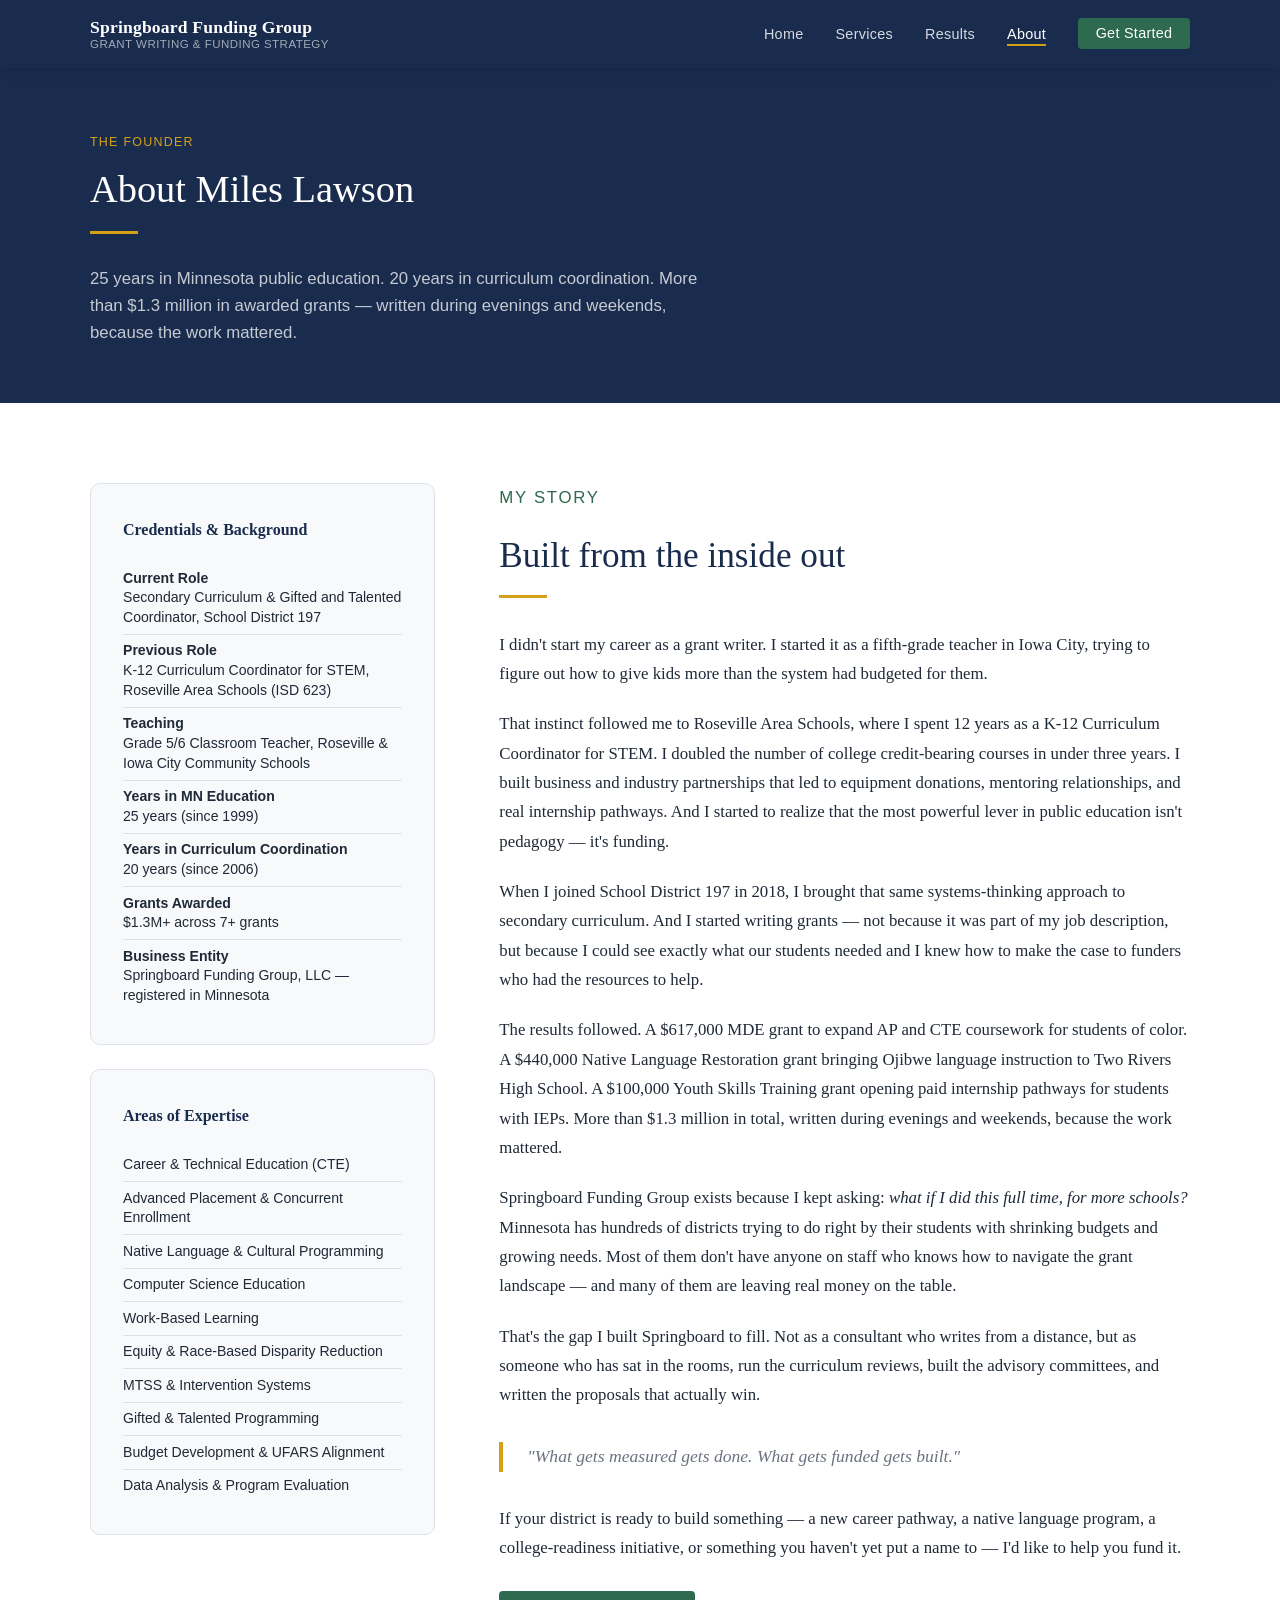
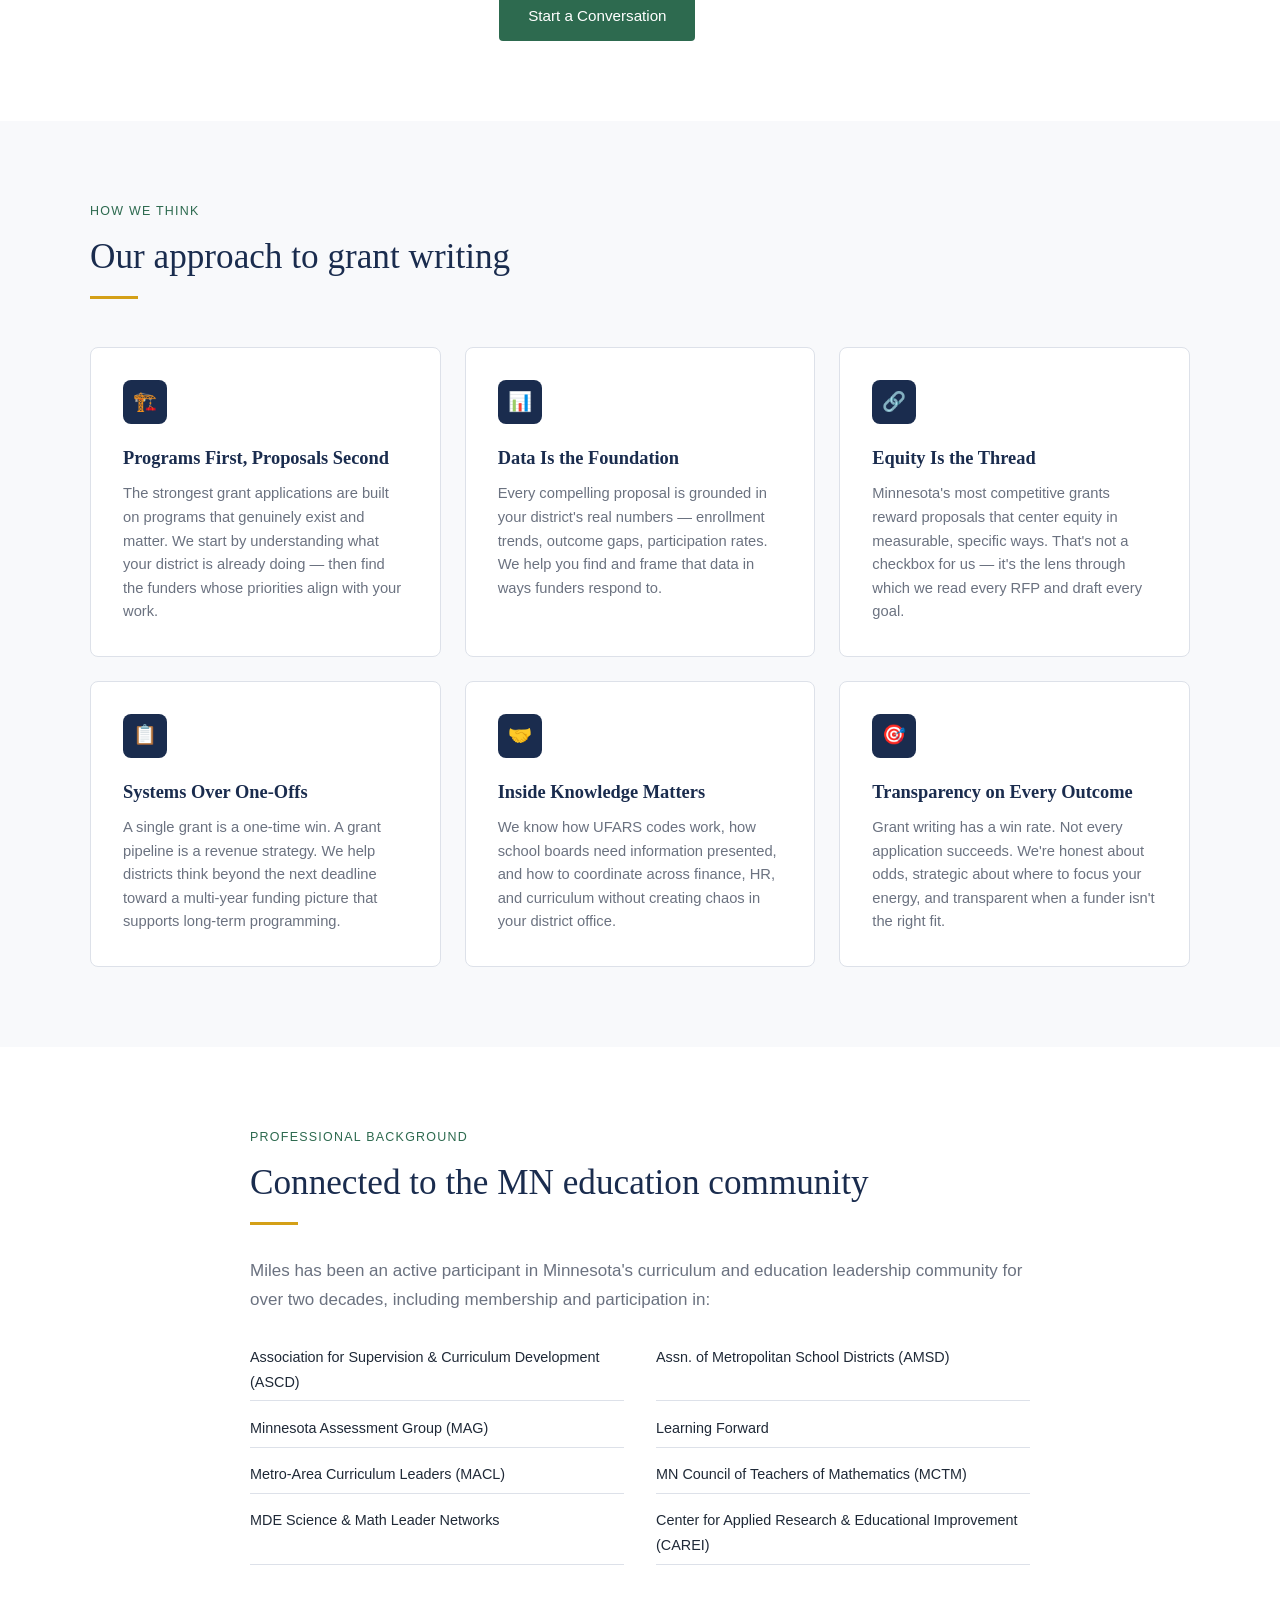
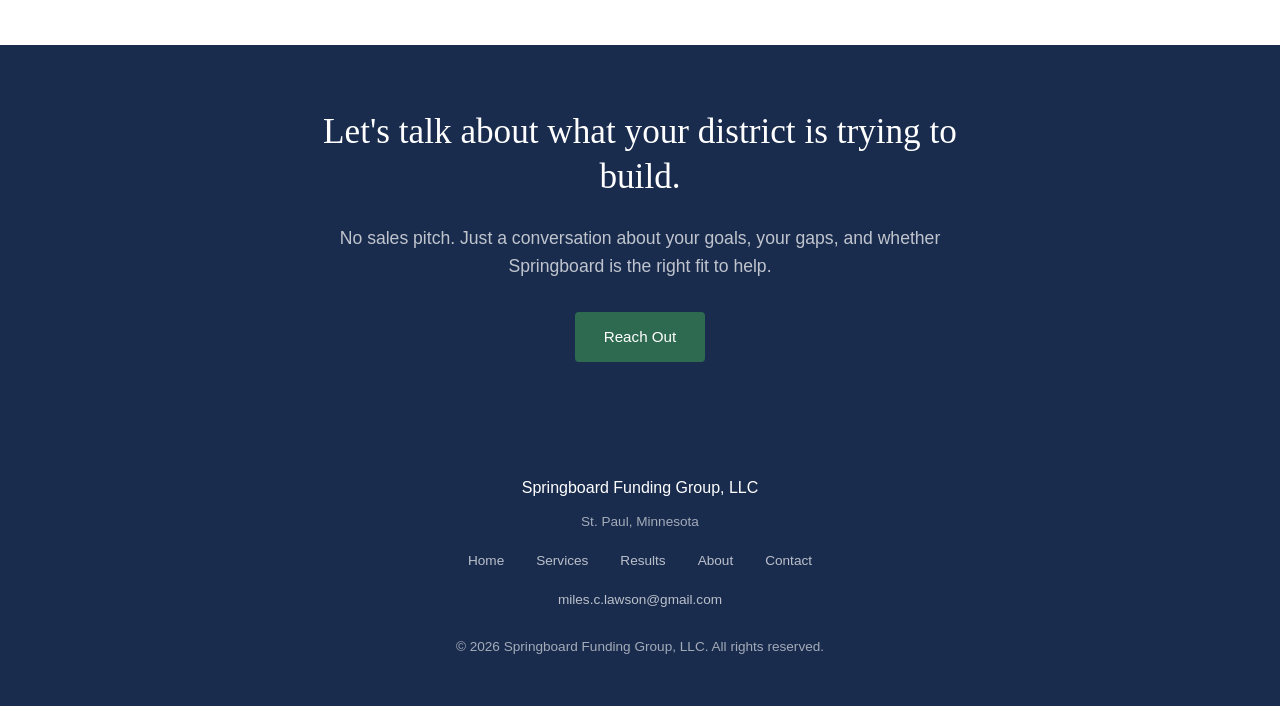
==== about.html @ 2f9cb19d "Initial site build — Springboard Funding Group" ====
<!DOCTYPE html>
<html lang="en">
<head>
  <meta charset="UTF-8">
  <meta name="viewport" content="width=device-width, initial-scale=1.0">
  <title>About — Springboard Funding Group</title>
  <link rel="stylesheet" href="style.css">
</head>
<body>

<nav>
  <div class="nav-inner">
    <a href="index.html" class="nav-logo">
      <span class="nav-logo-main">Springboard Funding Group</span>
      <span class="nav-logo-sub">Grant Writing &amp; Funding Strategy</span>
    </a>
    <ul class="nav-links">
      <li><a href="index.html">Home</a></li>
      <li><a href="services.html">Services</a></li>
      <li><a href="results.html">Results</a></li>
      <li><a href="about.html" class="active">About</a></li>
      <li><a href="contact.html" class="nav-cta">Get Started</a></li>
    </ul>
  </div>
</nav>

<!-- PAGE HEADER -->
<section style="background:var(--navy); padding:4rem 2rem 3.5rem; color:var(--white);">
  <div class="section-inner">
    <p class="section-label" style="color:var(--gold);">The Founder</p>
    <h2 style="color:var(--white); font-size:2.4rem;">About Miles Lawson</h2>
    <div class="divider"></div>
    <p style="color:rgba(255,255,255,0.75); font-family:Arial,sans-serif; font-size:1.05rem; max-width:620px; line-height:1.6;">25 years in Minnesota public education. 20 years in curriculum coordination. More than $1.3 million in awarded grants — written during evenings and weekends, because the work mattered.</p>
  </div>
</section>

<!-- BIO -->
<section>
  <div class="section-inner">
    <div class="bio-block">
      <div>
        <div class="bio-sidebar">
          <h3>Credentials &amp; Background</h3>
          <ul class="credential-list">
            <li><strong>Current Role</strong><br>Secondary Curriculum &amp; Gifted and Talented Coordinator, School District 197</li>
            <li><strong>Previous Role</strong><br>K-12 Curriculum Coordinator for STEM, Roseville Area Schools (ISD 623)</li>
            <li><strong>Teaching</strong><br>Grade 5/6 Classroom Teacher, Roseville &amp; Iowa City Community Schools</li>
            <li><strong>Years in MN Education</strong><br>25 years (since 1999)</li>
            <li><strong>Years in Curriculum Coordination</strong><br>20 years (since 2006)</li>
            <li><strong>Grants Awarded</strong><br>$1.3M+ across 7+ grants</li>
            <li><strong>Business Entity</strong><br>Springboard Funding Group, LLC — registered in Minnesota</li>
          </ul>
        </div>

        <div class="bio-sidebar" style="margin-top:1.5rem;">
          <h3>Areas of Expertise</h3>
          <ul class="credential-list">
            <li>Career &amp; Technical Education (CTE)</li>
            <li>Advanced Placement &amp; Concurrent Enrollment</li>
            <li>Native Language &amp; Cultural Programming</li>
            <li>Computer Science Education</li>
            <li>Work-Based Learning</li>
            <li>Equity &amp; Race-Based Disparity Reduction</li>
            <li>MTSS &amp; Intervention Systems</li>
            <li>Gifted &amp; Talented Programming</li>
            <li>Budget Development &amp; UFARS Alignment</li>
            <li>Data Analysis &amp; Program Evaluation</li>
          </ul>
        </div>
      </div>

      <div class="bio-body">
        <p class="section-label">My Story</p>
        <h2>Built from the inside out</h2>
        <div class="divider"></div>

        <p>I didn't start my career as a grant writer. I started it as a fifth-grade teacher in Iowa City, trying to figure out how to give kids more than the system had budgeted for them.</p>

        <p>That instinct followed me to Roseville Area Schools, where I spent 12 years as a K-12 Curriculum Coordinator for STEM. I doubled the number of college credit-bearing courses in under three years. I built business and industry partnerships that led to equipment donations, mentoring relationships, and real internship pathways. And I started to realize that the most powerful lever in public education isn't pedagogy — it's funding.</p>

        <p>When I joined School District 197 in 2018, I brought that same systems-thinking approach to secondary curriculum. And I started writing grants — not because it was part of my job description, but because I could see exactly what our students needed and I knew how to make the case to funders who had the resources to help.</p>

        <p>The results followed. A $617,000 MDE grant to expand AP and CTE coursework for students of color. A $440,000 Native Language Restoration grant bringing Ojibwe language instruction to Two Rivers High School. A $100,000 Youth Skills Training grant opening paid internship pathways for students with IEPs. More than $1.3 million in total, written during evenings and weekends, because the work mattered.</p>

        <p>Springboard Funding Group exists because I kept asking: <em>what if I did this full time, for more schools?</em> Minnesota has hundreds of districts trying to do right by their students with shrinking budgets and growing needs. Most of them don't have anyone on staff who knows how to navigate the grant landscape — and many of them are leaving real money on the table.</p>

        <p>That's the gap I built Springboard to fill. Not as a consultant who writes from a distance, but as someone who has sat in the rooms, run the curriculum reviews, built the advisory committees, and written the proposals that actually win.</p>

        <blockquote>"What gets measured gets done. What gets funded gets built."</blockquote>

        <p>If your district is ready to build something — a new career pathway, a native language program, a college-readiness initiative, or something you haven't yet put a name to — I'd like to help you fund it.</p>

        <a href="contact.html" class="btn btn-primary" style="margin-top:0.5rem;">Start a Conversation</a>
      </div>
    </div>
  </div>
</section>

<!-- PHILOSOPHY -->
<section class="bg-alt">
  <div class="section-inner">
    <p class="section-label">How We Think</p>
    <h2>Our approach to grant writing</h2>
    <div class="divider"></div>
    <div class="card-grid">
      <div class="card">
        <div class="card-icon">🏗️</div>
        <h3>Programs First, Proposals Second</h3>
        <p>The strongest grant applications are built on programs that genuinely exist and matter. We start by understanding what your district is already doing — then find the funders whose priorities align with your work.</p>
      </div>
      <div class="card">
        <div class="card-icon">📊</div>
        <h3>Data Is the Foundation</h3>
        <p>Every compelling proposal is grounded in your district's real numbers — enrollment trends, outcome gaps, participation rates. We help you find and frame that data in ways funders respond to.</p>
      </div>
      <div class="card">
        <div class="card-icon">🔗</div>
        <h3>Equity Is the Thread</h3>
        <p>Minnesota's most competitive grants reward proposals that center equity in measurable, specific ways. That's not a checkbox for us — it's the lens through which we read every RFP and draft every goal.</p>
      </div>
      <div class="card">
        <div class="card-icon">📋</div>
        <h3>Systems Over One-Offs</h3>
        <p>A single grant is a one-time win. A grant pipeline is a revenue strategy. We help districts think beyond the next deadline toward a multi-year funding picture that supports long-term programming.</p>
      </div>
      <div class="card">
        <div class="card-icon">🤝</div>
        <h3>Inside Knowledge Matters</h3>
        <p>We know how UFARS codes work, how school boards need information presented, and how to coordinate across finance, HR, and curriculum without creating chaos in your district office.</p>
      </div>
      <div class="card">
        <div class="card-icon">🎯</div>
        <h3>Transparency on Every Outcome</h3>
        <p>Grant writing has a win rate. Not every application succeeds. We're honest about odds, strategic about where to focus your energy, and transparent when a funder isn't the right fit.</p>
      </div>
    </div>
  </div>
</section>

<!-- PROFESSIONAL AFFILIATIONS -->
<section>
  <div class="section-inner" style="max-width:780px;">
    <p class="section-label">Professional Background</p>
    <h2>Connected to the MN education community</h2>
    <div class="divider"></div>
    <p style="font-family:Arial,sans-serif; color:var(--gray); line-height:1.7; margin-bottom:1.5rem;">Miles has been an active participant in Minnesota's curriculum and education leadership community for over two decades, including membership and participation in:</p>
    <div style="display:grid; grid-template-columns:1fr 1fr; gap:0.5rem 2rem; font-family:Arial,sans-serif; font-size:0.9rem; color:var(--text);">
      <div style="padding:0.4rem 0; border-bottom:1px solid var(--border);">Association for Supervision &amp; Curriculum Development (ASCD)</div>
      <div style="padding:0.4rem 0; border-bottom:1px solid var(--border);">Assn. of Metropolitan School Districts (AMSD)</div>
      <div style="padding:0.4rem 0; border-bottom:1px solid var(--border);">Minnesota Assessment Group (MAG)</div>
      <div style="padding:0.4rem 0; border-bottom:1px solid var(--border);">Learning Forward</div>
      <div style="padding:0.4rem 0; border-bottom:1px solid var(--border);">Metro-Area Curriculum Leaders (MACL)</div>
      <div style="padding:0.4rem 0; border-bottom:1px solid var(--border);">MN Council of Teachers of Mathematics (MCTM)</div>
      <div style="padding:0.4rem 0; border-bottom:1px solid var(--border);">MDE Science &amp; Math Leader Networks</div>
      <div style="padding:0.4rem 0; border-bottom:1px solid var(--border);">Center for Applied Research &amp; Educational Improvement (CAREI)</div>
    </div>
  </div>
</section>

<!-- CTA -->
<section class="bg-navy" style="padding:4rem 2rem; text-align:center;">
  <div class="section-inner" style="max-width:640px; margin:0 auto;">
    <h2 style="color:var(--white);">Let's talk about what your district is trying to build.</h2>
    <p class="lead" style="color:rgba(255,255,255,0.72); margin:1.5rem auto 2rem;">No sales pitch. Just a conversation about your goals, your gaps, and whether Springboard is the right fit to help.</p>
    <a href="contact.html" class="btn btn-primary">Reach Out</a>
  </div>
</section>

<footer>
  <div class="footer-name">Springboard Funding Group, LLC</div>
  <div>St. Paul, Minnesota</div>
  <ul class="footer-links">
    <li><a href="index.html">Home</a></li>
    <li><a href="services.html">Services</a></li>
    <li><a href="results.html">Results</a></li>
    <li><a href="about.html">About</a></li>
    <li><a href="contact.html">Contact</a></li>
  </ul>
  <div><a href="mailto:miles.c.lawson@gmail.com">miles.c.lawson@gmail.com</a></div>
  <div style="margin-top:1.5rem;">&copy; 2026 Springboard Funding Group, LLC. All rights reserved.</div>
</footer>

</body>
</html>
---- style.css ----
:root {
  --navy: #1a2c4e;
  --navy-light: #243d6a;
  --green: #2d6a4f;
  --green-light: #40916c;
  --gold: #d4a017;
  --white: #ffffff;
  --off-white: #f8f9fb;
  --gray-light: #eef0f4;
  --gray: #6b7280;
  --text: #1f2937;
  --border: #dde1e9;
  --max-width: 1100px;
  --nav-height: 68px;
}

*, *::before, *::after { box-sizing: border-box; margin: 0; padding: 0; }

html { scroll-behavior: smooth; }

body {
  font-family: 'Georgia', serif;
  color: var(--text);
  background: var(--white);
  line-height: 1.7;
  font-size: 17px;
}

/* ── NAV ── */
nav {
  position: sticky;
  top: 0;
  z-index: 100;
  background: var(--navy);
  height: var(--nav-height);
  display: flex;
  align-items: center;
  padding: 0 2rem;
  box-shadow: 0 2px 12px rgba(0,0,0,0.18);
}

.nav-inner {
  max-width: var(--max-width);
  width: 100%;
  margin: 0 auto;
  display: flex;
  align-items: center;
  justify-content: space-between;
}

.nav-logo {
  display: flex;
  flex-direction: column;
  text-decoration: none;
  line-height: 1.2;
}

.nav-logo-main {
  font-size: 1.1rem;
  font-weight: bold;
  color: var(--white);
  letter-spacing: 0.01em;
}

.nav-logo-sub {
  font-size: 0.72rem;
  color: rgba(255,255,255,0.6);
  font-family: Arial, sans-serif;
  font-style: normal;
  letter-spacing: 0.04em;
  text-transform: uppercase;
}

.nav-links {
  display: flex;
  gap: 2rem;
  list-style: none;
}

.nav-links a {
  color: rgba(255,255,255,0.82);
  text-decoration: none;
  font-family: Arial, sans-serif;
  font-size: 0.9rem;
  letter-spacing: 0.02em;
  transition: color 0.2s;
}

.nav-links a:hover,
.nav-links a.active { color: var(--white); }

.nav-links a.active {
  border-bottom: 2px solid var(--gold);
  padding-bottom: 2px;
}

.nav-cta {
  background: var(--green);
  color: var(--white) !important;
  padding: 0.45rem 1.1rem !important;
  border-radius: 4px;
  transition: background 0.2s !important;
}

.nav-cta:hover { background: var(--green-light) !important; }

/* ── HERO ── */
.hero {
  background: linear-gradient(135deg, var(--navy) 0%, var(--navy-light) 60%, #1e3a5f 100%);
  color: var(--white);
  padding: 6rem 2rem 5rem;
  text-align: center;
  position: relative;
  overflow: hidden;
}

.hero::before {
  content: '';
  position: absolute;
  inset: 0;
  background: url("data:image/svg+xml,%3Csvg width='60' height='60' viewBox='0 0 60 60' xmlns='http://www.w3.org/2000/svg'%3E%3Cg fill='none' fill-rule='evenodd'%3E%3Cg fill='%23ffffff' fill-opacity='0.025'%3E%3Cpath d='M36 34v-4h-2v4h-4v2h4v4h2v-4h4v-2h-4zm0-30V0h-2v4h-4v2h4v4h2V6h4V4h-4zM6 34v-4H4v4H0v2h4v4h2v-4h4v-2H6zM6 4V0H4v4H0v2h4v4h2V6h4V4H6z'/%3E%3C/g%3E%3C/g%3E%3C/svg%3E");
}

.hero-inner {
  position: relative;
  max-width: 780px;
  margin: 0 auto;
}

.hero-eyebrow {
  font-family: Arial, sans-serif;
  font-size: 0.8rem;
  letter-spacing: 0.12em;
  text-transform: uppercase;
  color: var(--gold);
  margin-bottom: 1.2rem;
}

.hero h1 {
  font-size: clamp(2rem, 5vw, 3.2rem);
  line-height: 1.2;
  margin-bottom: 1.5rem;
  font-weight: normal;
}

.hero h1 em {
  font-style: normal;
  color: var(--gold);
}

.hero-sub {
  font-size: 1.15rem;
  color: rgba(255,255,255,0.78);
  max-width: 580px;
  margin: 0 auto 2.5rem;
  font-family: Arial, sans-serif;
  line-height: 1.6;
}

.hero-actions {
  display: flex;
  gap: 1rem;
  justify-content: center;
  flex-wrap: wrap;
}

.btn {
  display: inline-block;
  padding: 0.75rem 1.8rem;
  border-radius: 4px;
  font-family: Arial, sans-serif;
  font-size: 0.95rem;
  text-decoration: none;
  transition: all 0.2s;
  cursor: pointer;
  border: none;
}

.btn-primary {
  background: var(--green);
  color: var(--white);
}

.btn-primary:hover { background: var(--green-light); }

.btn-secondary {
  background: transparent;
  color: var(--white);
  border: 1.5px solid rgba(255,255,255,0.5);
}

.btn-secondary:hover {
  border-color: var(--white);
  background: rgba(255,255,255,0.08);
}

/* ── STATS BAR ── */
.stats-bar {
  background: var(--off-white);
  border-top: 3px solid var(--gold);
  border-bottom: 1px solid var(--border);
  padding: 2.5rem 2rem;
}

.stats-inner {
  max-width: var(--max-width);
  margin: 0 auto;
  display: grid;
  grid-template-columns: repeat(4, 1fr);
  gap: 1rem;
  text-align: center;
}

.stat-num {
  font-size: 2rem;
  font-weight: bold;
  color: var(--navy);
  line-height: 1;
}

.stat-label {
  font-family: Arial, sans-serif;
  font-size: 0.82rem;
  color: var(--gray);
  margin-top: 0.4rem;
  text-transform: uppercase;
  letter-spacing: 0.04em;
}

/* ── SECTIONS ── */
section {
  padding: 5rem 2rem;
}

.section-inner {
  max-width: var(--max-width);
  margin: 0 auto;
}

.section-label {
  font-family: Arial, sans-serif;
  font-size: 0.78rem;
  letter-spacing: 0.1em;
  text-transform: uppercase;
  color: var(--green);
  margin-bottom: 0.75rem;
}

h2 {
  font-size: clamp(1.6rem, 3vw, 2.2rem);
  color: var(--navy);
  font-weight: normal;
  margin-bottom: 1rem;
  line-height: 1.3;
}

h3 {
  font-size: 1.15rem;
  color: var(--navy);
  margin-bottom: 0.5rem;
}

.lead {
  font-size: 1.1rem;
  color: var(--gray);
  max-width: 640px;
  font-family: Arial, sans-serif;
  line-height: 1.6;
  margin-bottom: 2.5rem;
}

/* ── TWO-COL ── */
.two-col {
  display: grid;
  grid-template-columns: 1fr 1fr;
  gap: 4rem;
  align-items: start;
}

.two-col-reverse { direction: rtl; }
.two-col-reverse > * { direction: ltr; }

/* ── CARDS ── */
.card-grid {
  display: grid;
  grid-template-columns: repeat(3, 1fr);
  gap: 1.5rem;
  margin-top: 3rem;
}

.card {
  background: var(--white);
  border: 1px solid var(--border);
  border-radius: 8px;
  padding: 2rem;
  transition: box-shadow 0.2s, transform 0.2s;
}

.card:hover {
  box-shadow: 0 6px 24px rgba(26,44,78,0.1);
  transform: translateY(-2px);
}

.card-icon {
  width: 44px;
  height: 44px;
  background: var(--navy);
  border-radius: 8px;
  display: flex;
  align-items: center;
  justify-content: center;
  margin-bottom: 1.2rem;
  color: var(--white);
  font-size: 1.2rem;
}

.card p {
  font-family: Arial, sans-serif;
  font-size: 0.92rem;
  color: var(--gray);
  line-height: 1.6;
}

/* ── TABLE ── */
.results-table {
  width: 100%;
  border-collapse: collapse;
  font-family: Arial, sans-serif;
  font-size: 0.9rem;
  margin-top: 2rem;
}

.results-table th {
  background: var(--navy);
  color: var(--white);
  padding: 0.85rem 1rem;
  text-align: left;
  font-weight: normal;
  letter-spacing: 0.03em;
  font-size: 0.82rem;
  text-transform: uppercase;
}

.results-table td {
  padding: 0.85rem 1rem;
  border-bottom: 1px solid var(--border);
  color: var(--text);
  vertical-align: top;
}

.results-table tr:last-child td { border-bottom: none; }
.results-table tr:nth-child(even) td { background: var(--off-white); }

.badge {
  display: inline-block;
  padding: 0.2rem 0.65rem;
  border-radius: 20px;
  font-size: 0.78rem;
  font-weight: bold;
  letter-spacing: 0.02em;
}

.badge-awarded { background: #d1fae5; color: #065f46; }
.badge-pending { background: #fef3c7; color: #92400e; }
.badge-score { background: #e0e7ff; color: #3730a3; }

/* ── HIGHLIGHT BOX ── */
.highlight-box {
  background: var(--navy);
  color: var(--white);
  border-radius: 10px;
  padding: 3rem;
  margin-top: 3rem;
}

.highlight-box h3 { color: var(--gold); margin-bottom: 1rem; }
.highlight-box p { color: rgba(255,255,255,0.82); font-family: Arial, sans-serif; font-size: 0.95rem; line-height: 1.7; }

/* ── SERVICES ── */
.service-tier {
  background: var(--off-white);
  border: 1px solid var(--border);
  border-radius: 10px;
  padding: 2.5rem;
  margin-bottom: 1.5rem;
  display: grid;
  grid-template-columns: 200px 1fr auto;
  gap: 2rem;
  align-items: start;
}

.service-tier.featured {
  border-color: var(--navy);
  background: var(--white);
  box-shadow: 0 4px 20px rgba(26,44,78,0.1);
}

.tier-name {
  font-size: 1.1rem;
  font-weight: bold;
  color: var(--navy);
}

.tier-price {
  font-size: 1.6rem;
  color: var(--green);
  font-weight: bold;
  margin-top: 0.3rem;
  line-height: 1;
}

.tier-price span {
  font-size: 0.85rem;
  color: var(--gray);
  font-weight: normal;
}

.tier-features {
  list-style: none;
  font-family: Arial, sans-serif;
  font-size: 0.9rem;
  color: var(--text);
}

.tier-features li {
  padding: 0.3rem 0;
  display: flex;
  align-items: flex-start;
  gap: 0.5rem;
}

.tier-features li::before {
  content: '✓';
  color: var(--green);
  font-weight: bold;
  flex-shrink: 0;
  margin-top: 1px;
}

/* ── ABOUT PAGE ── */
.bio-block {
  display: grid;
  grid-template-columns: 1fr 2fr;
  gap: 4rem;
  align-items: start;
}

.bio-sidebar {
  background: var(--off-white);
  border-radius: 10px;
  padding: 2rem;
  border: 1px solid var(--border);
}

.bio-sidebar h3 { color: var(--navy); font-size: 1rem; margin-bottom: 1.2rem; }

.credential-list {
  list-style: none;
  font-family: Arial, sans-serif;
  font-size: 0.88rem;
  color: var(--text);
}

.credential-list li {
  padding: 0.4rem 0;
  border-bottom: 1px solid var(--border);
  line-height: 1.4;
}

.credential-list li:last-child { border-bottom: none; }

.bio-body p {
  font-size: 1.05rem;
  margin-bottom: 1.3rem;
  line-height: 1.75;
}

/* ── CONTACT ── */
.contact-grid {
  display: grid;
  grid-template-columns: 1fr 1fr;
  gap: 4rem;
  align-items: start;
}

.contact-info p {
  font-family: Arial, sans-serif;
  color: var(--gray);
  font-size: 0.95rem;
  line-height: 1.7;
  margin-bottom: 1.5rem;
}

.contact-detail {
  display: flex;
  align-items: center;
  gap: 0.75rem;
  margin-bottom: 1rem;
  font-family: Arial, sans-serif;
  font-size: 0.95rem;
}

.contact-detail a { color: var(--navy); text-decoration: none; }
.contact-detail a:hover { text-decoration: underline; }

.contact-form {
  background: var(--off-white);
  border: 1px solid var(--border);
  border-radius: 10px;
  padding: 2.5rem;
}

.form-group {
  margin-bottom: 1.25rem;
}

.form-group label {
  display: block;
  font-family: Arial, sans-serif;
  font-size: 0.85rem;
  font-weight: bold;
  color: var(--navy);
  margin-bottom: 0.4rem;
  letter-spacing: 0.02em;
}

.form-group input,
.form-group select,
.form-group textarea {
  width: 100%;
  padding: 0.7rem 0.9rem;
  border: 1px solid var(--border);
  border-radius: 4px;
  font-family: Arial, sans-serif;
  font-size: 0.95rem;
  color: var(--text);
  background: var(--white);
  transition: border-color 0.2s;
  resize: vertical;
}

.form-group input:focus,
.form-group select:focus,
.form-group textarea:focus {
  outline: none;
  border-color: var(--navy);
}

.form-submit {
  width: 100%;
  padding: 0.85rem;
  background: var(--navy);
  color: var(--white);
  border: none;
  border-radius: 4px;
  font-family: Arial, sans-serif;
  font-size: 1rem;
  cursor: pointer;
  transition: background 0.2s;
  margin-top: 0.5rem;
}

.form-submit:hover { background: var(--navy-light); }

/* ── FOOTER ── */
footer {
  background: var(--navy);
  color: rgba(255,255,255,0.6);
  padding: 3rem 2rem;
  text-align: center;
  font-family: Arial, sans-serif;
  font-size: 0.85rem;
}

footer .footer-name {
  color: var(--white);
  font-size: 1rem;
  margin-bottom: 0.5rem;
}

footer a {
  color: rgba(255,255,255,0.7);
  text-decoration: none;
}

footer a:hover { color: var(--white); }

.footer-links {
  display: flex;
  justify-content: center;
  gap: 2rem;
  margin: 1rem 0;
  list-style: none;
}

/* ── ALT SECTION BG ── */
.bg-alt { background: var(--off-white); }
.bg-navy { background: var(--navy); color: var(--white); }
.bg-navy h2 { color: var(--white); }
.bg-navy .lead { color: rgba(255,255,255,0.72); }

/* ── DIVIDER ── */
.divider {
  width: 48px;
  height: 3px;
  background: var(--gold);
  margin: 1rem 0 2rem;
}

/* ── QUOTE ── */
blockquote {
  border-left: 4px solid var(--gold);
  padding-left: 1.5rem;
  margin: 2rem 0;
  font-style: italic;
  font-size: 1.1rem;
  color: var(--gray);
}

/* ── RESPONSIVE ── */
@media (max-width: 768px) {
  .stats-inner { grid-template-columns: 1fr 1fr; }
  .card-grid { grid-template-columns: 1fr; }
  .two-col { grid-template-columns: 1fr; gap: 2rem; }
  .service-tier { grid-template-columns: 1fr; }
  .bio-block { grid-template-columns: 1fr; }
  .contact-grid { grid-template-columns: 1fr; }
  .nav-links { display: none; }
}
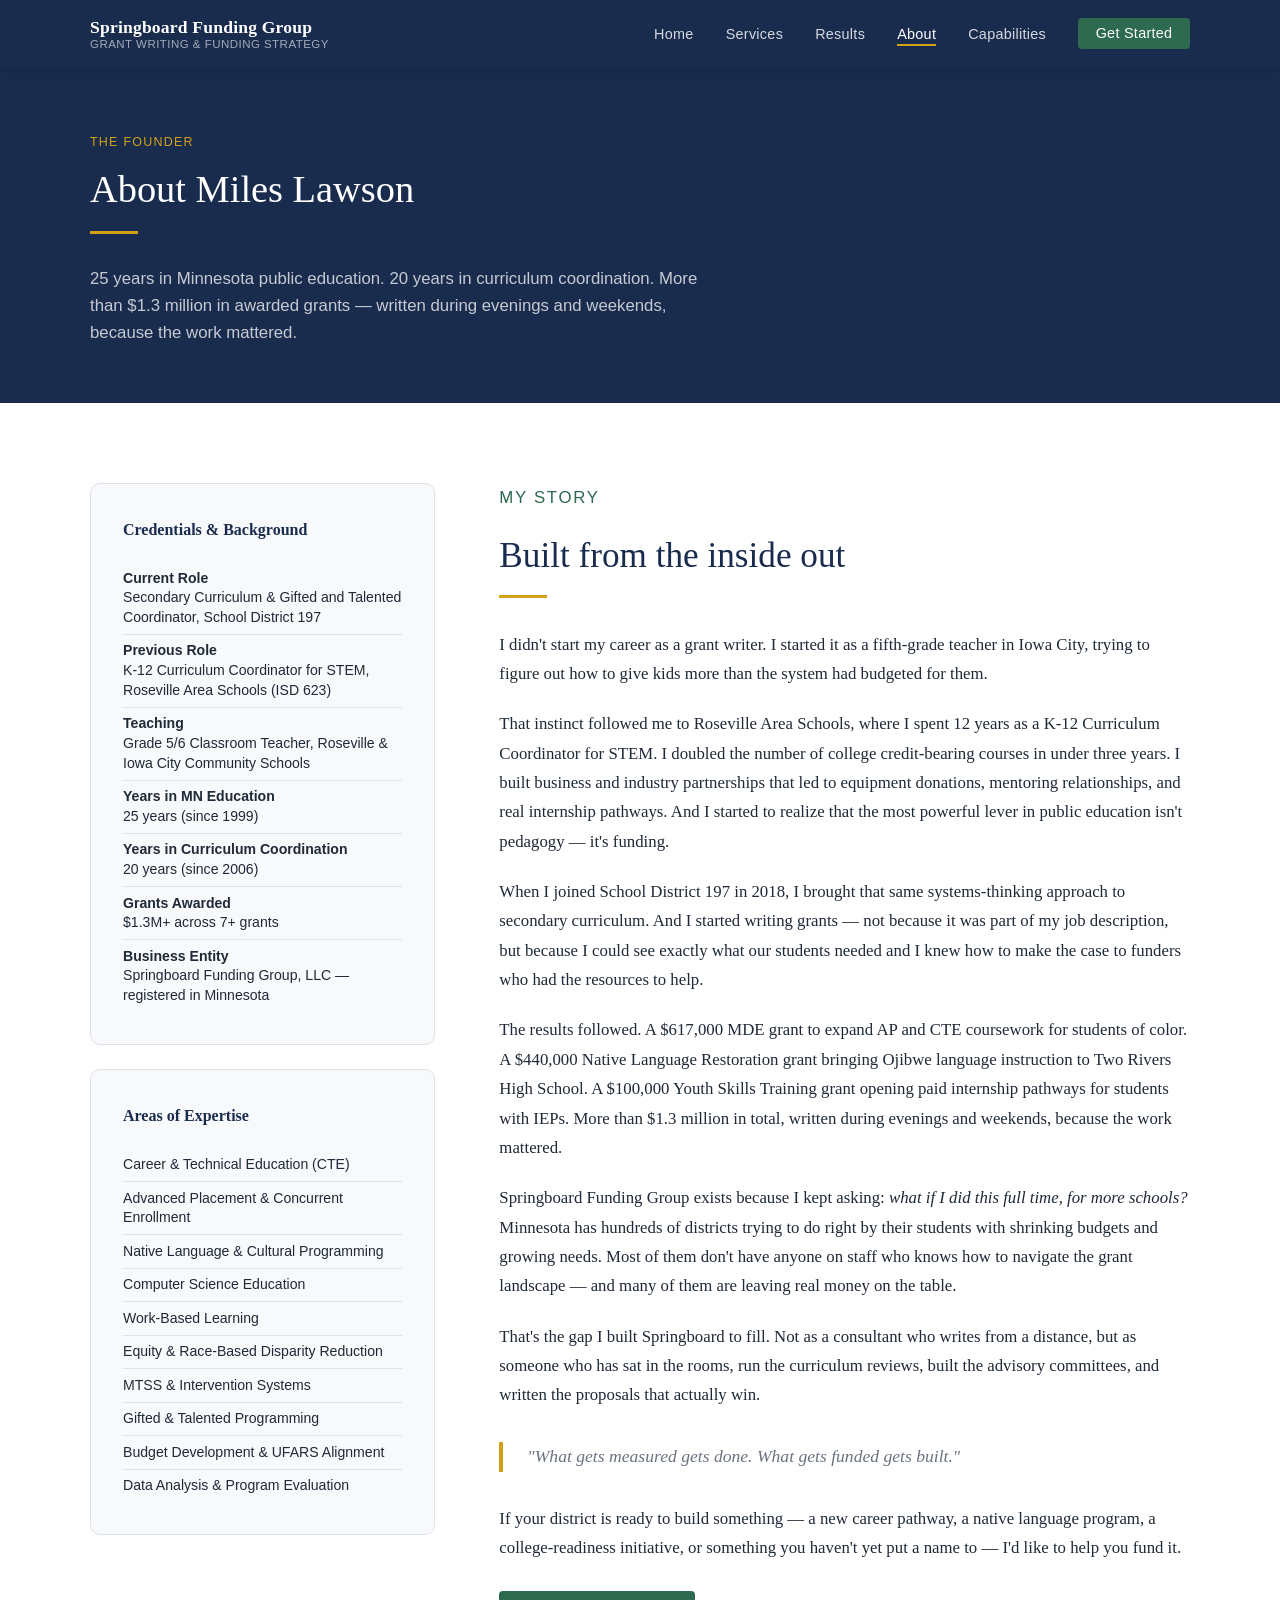
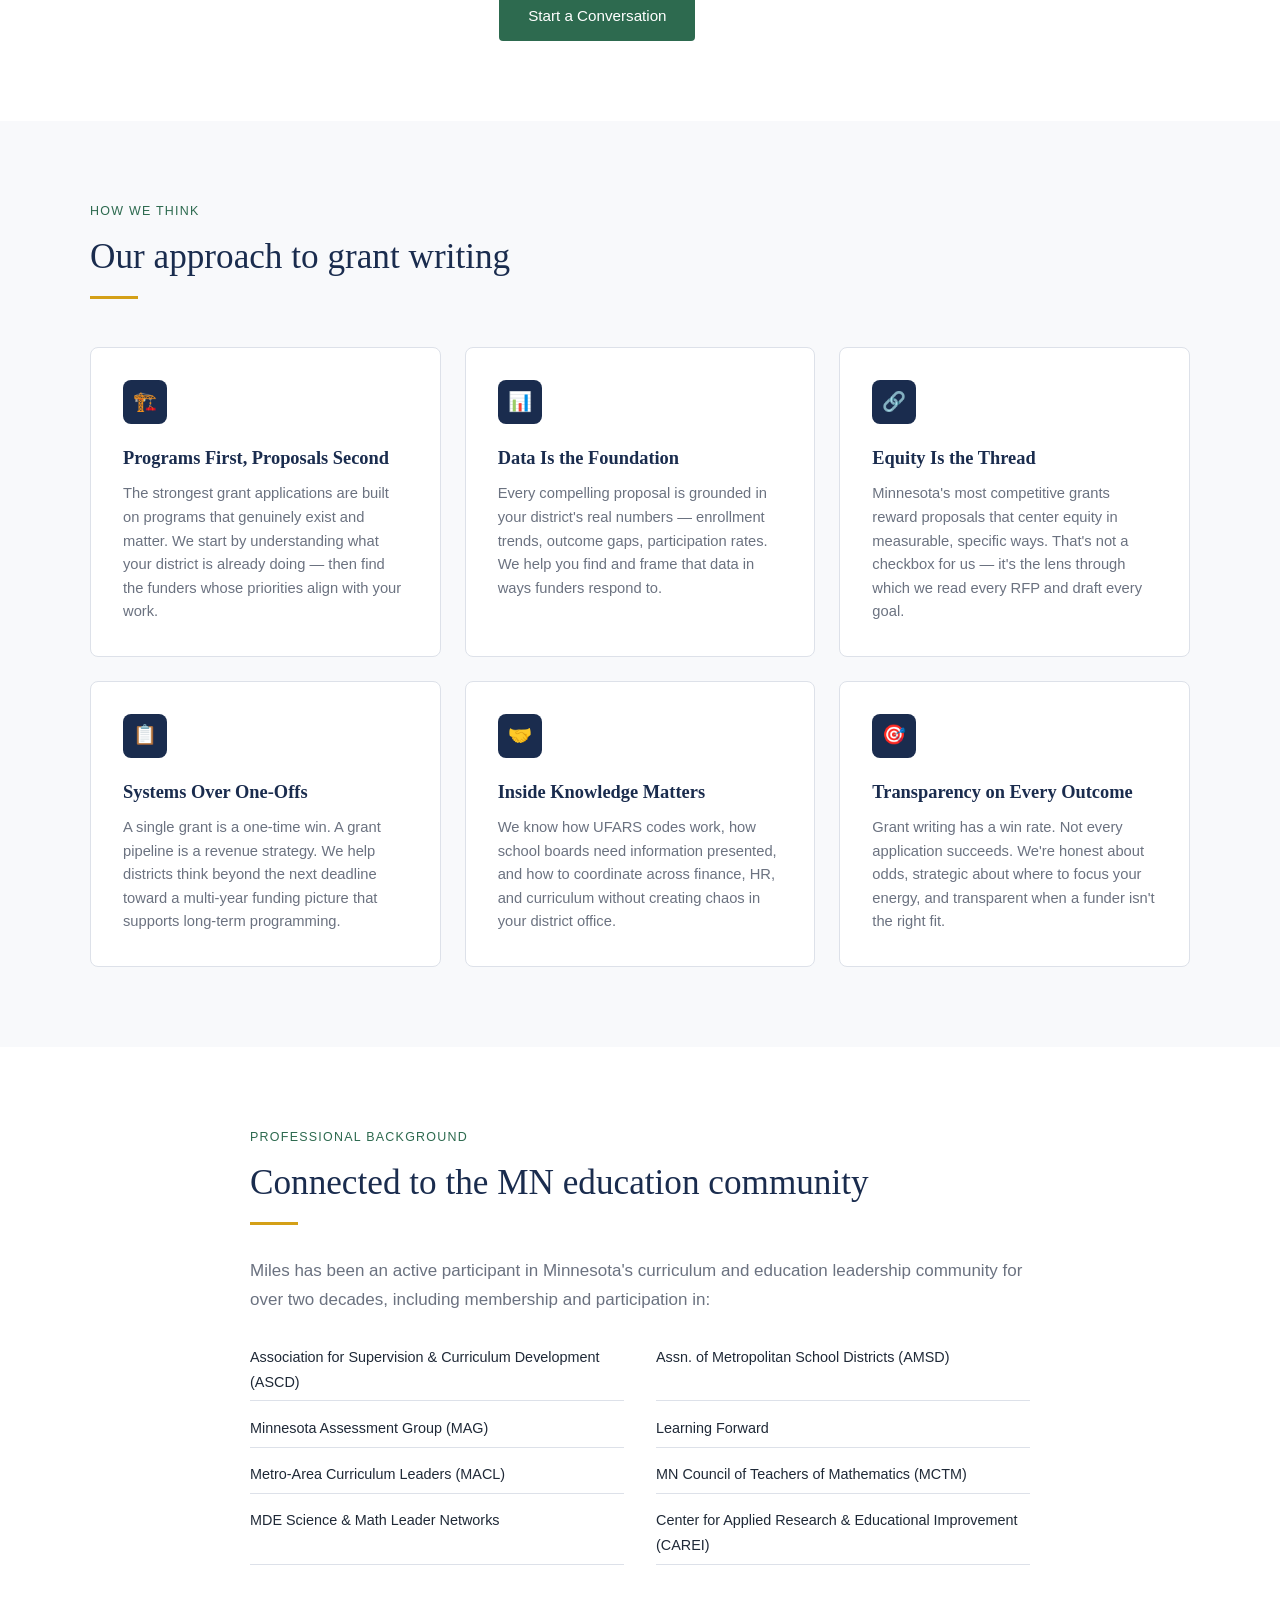
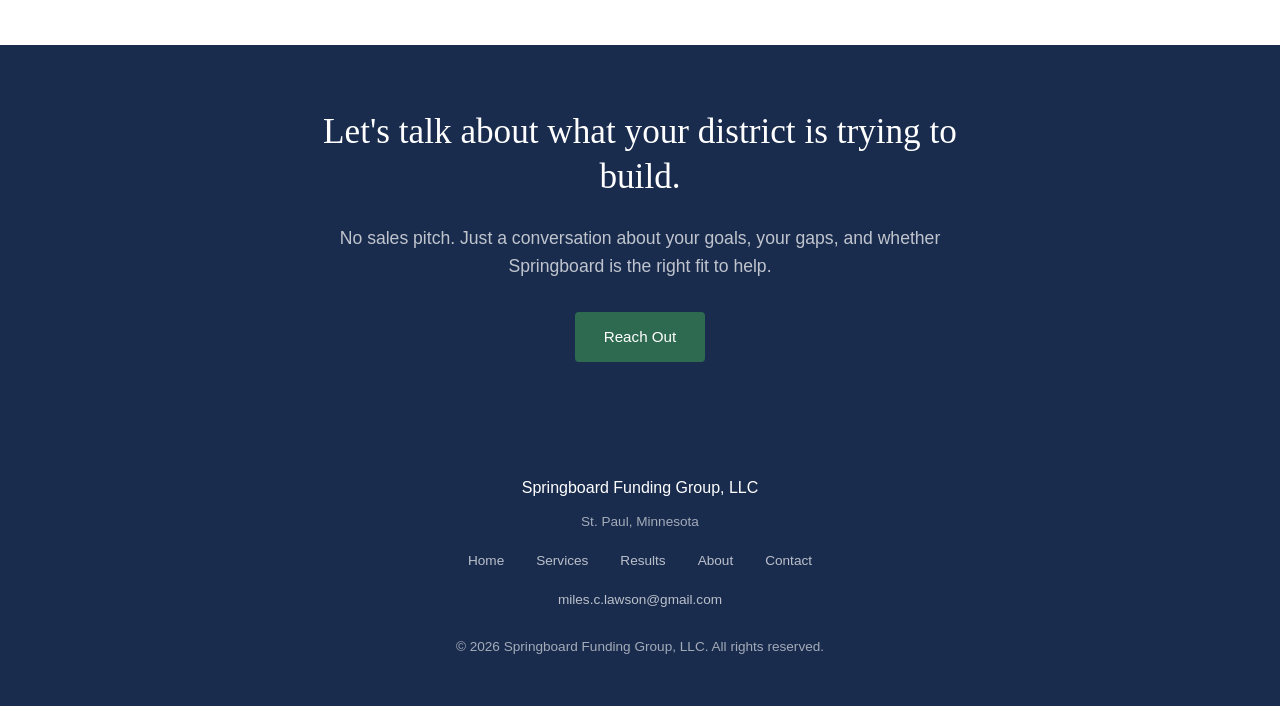
==== commit 260a39a1: "Add Capabilities page, PDF, and update nav on all pages - New capabilities.html: full capabilities s" ====
--- a/about.html
+++ b/about.html
@@ -19,6 +19,7 @@
       <li><a href="services.html">Services</a></li>
       <li><a href="results.html">Results</a></li>
       <li><a href="about.html" class="active">About</a></li>
+      <li><a href="capabilities.html">Capabilities</a></li>
       <li><a href="contact.html" class="nav-cta">Get Started</a></li>
     </ul>
   </div>
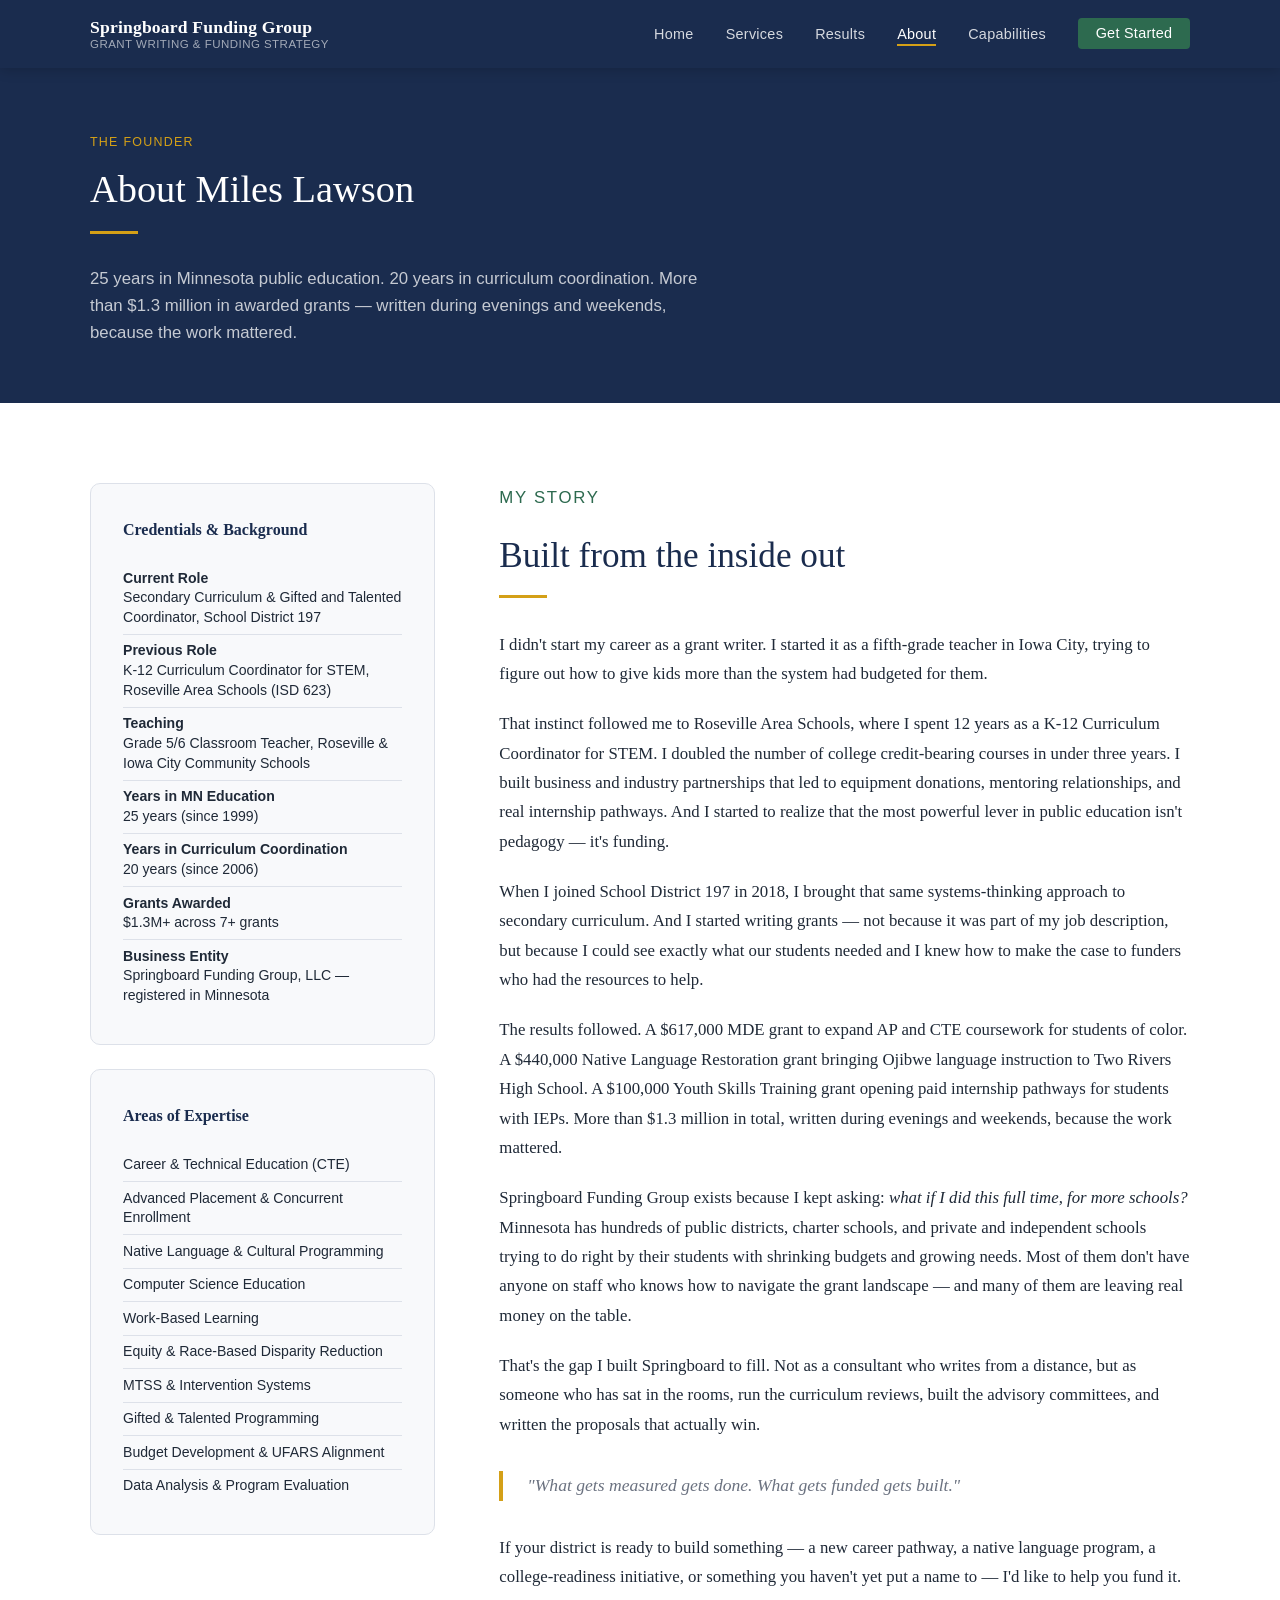
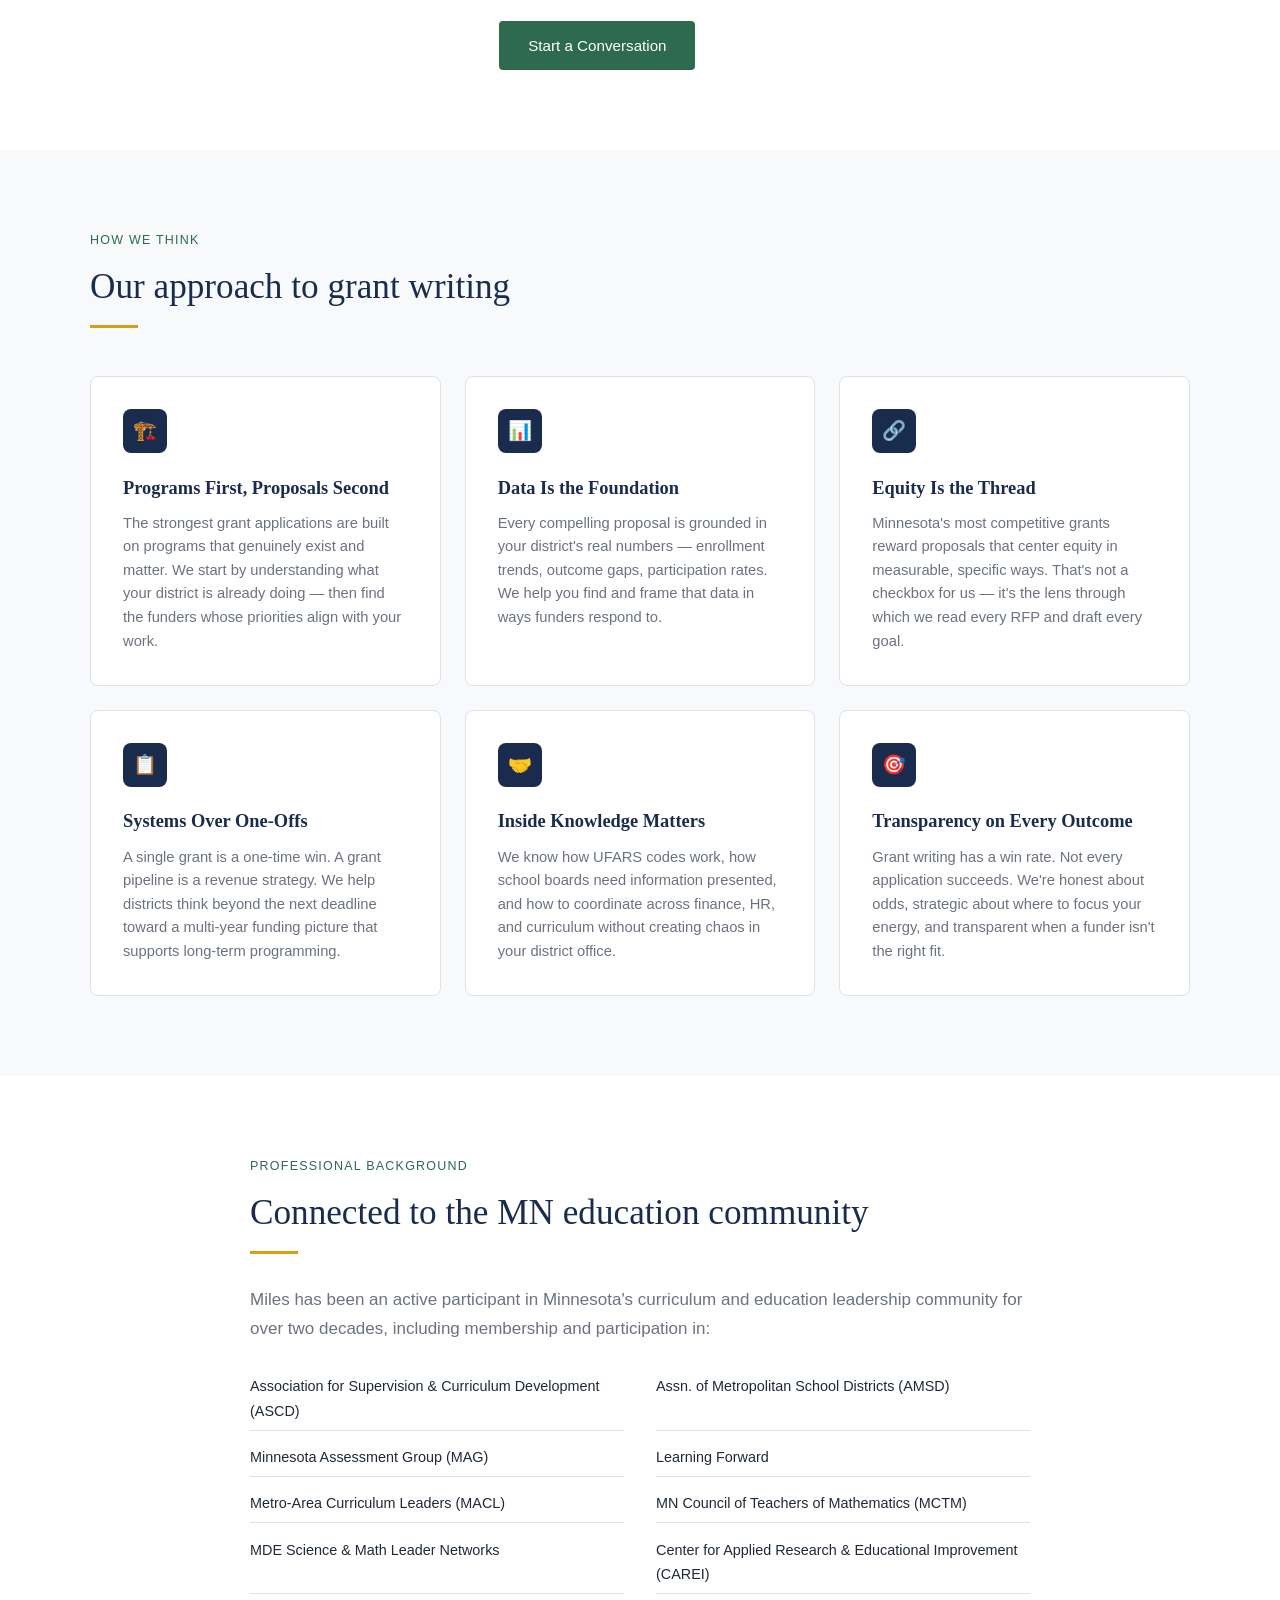
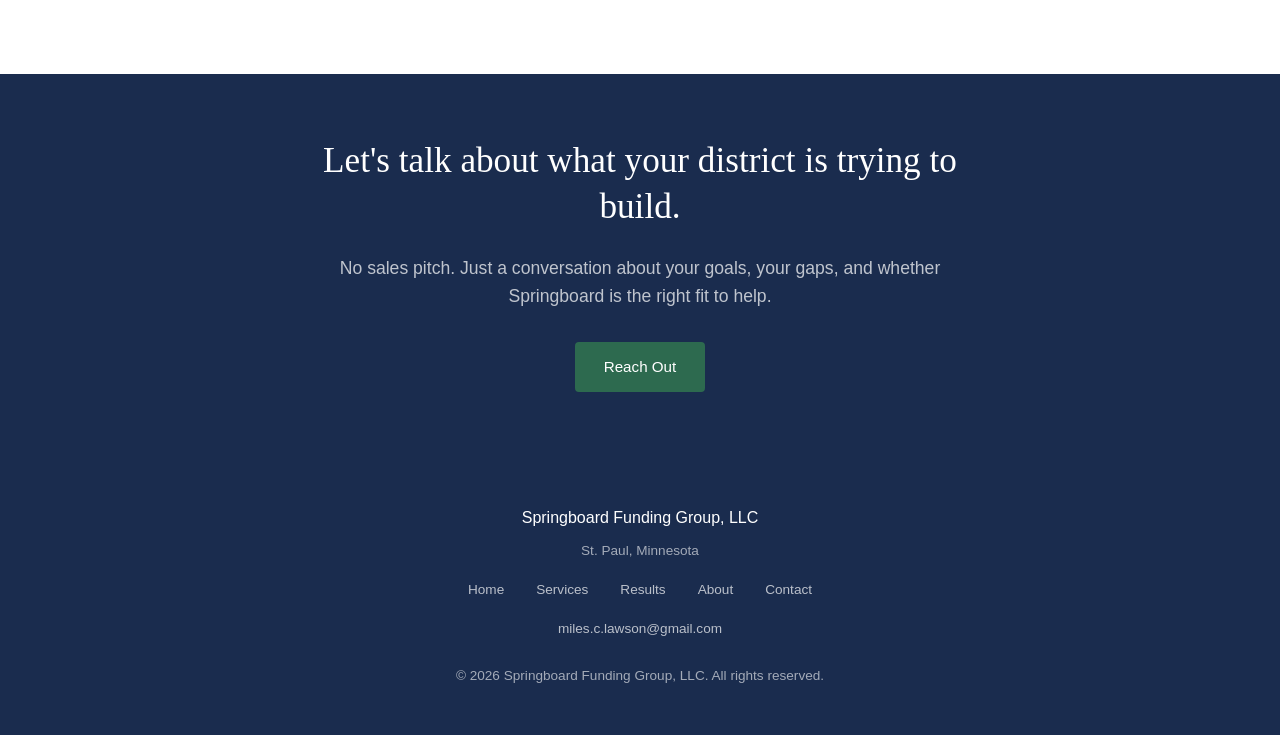
==== commit c0781771: "Add private school clients and lower-cost one-time services - Who We Serve: added Private & Independ" ====
--- a/about.html
+++ b/about.html
@@ -83,7 +83,7 @@
 
         <p>The results followed. A $617,000 MDE grant to expand AP and CTE coursework for students of color. A $440,000 Native Language Restoration grant bringing Ojibwe language instruction to Two Rivers High School. A $100,000 Youth Skills Training grant opening paid internship pathways for students with IEPs. More than $1.3 million in total, written during evenings and weekends, because the work mattered.</p>
 
-        <p>Springboard Funding Group exists because I kept asking: <em>what if I did this full time, for more schools?</em> Minnesota has hundreds of districts trying to do right by their students with shrinking budgets and growing needs. Most of them don't have anyone on staff who knows how to navigate the grant landscape — and many of them are leaving real money on the table.</p>
+        <p>Springboard Funding Group exists because I kept asking: <em>what if I did this full time, for more schools?</em> Minnesota has hundreds of public districts, charter schools, and private and independent schools trying to do right by their students with shrinking budgets and growing needs. Most of them don't have anyone on staff who knows how to navigate the grant landscape — and many of them are leaving real money on the table.</p>
 
         <p>That's the gap I built Springboard to fill. Not as a consultant who writes from a distance, but as someone who has sat in the rooms, run the curriculum reviews, built the advisory committees, and written the proposals that actually win.</p>
 
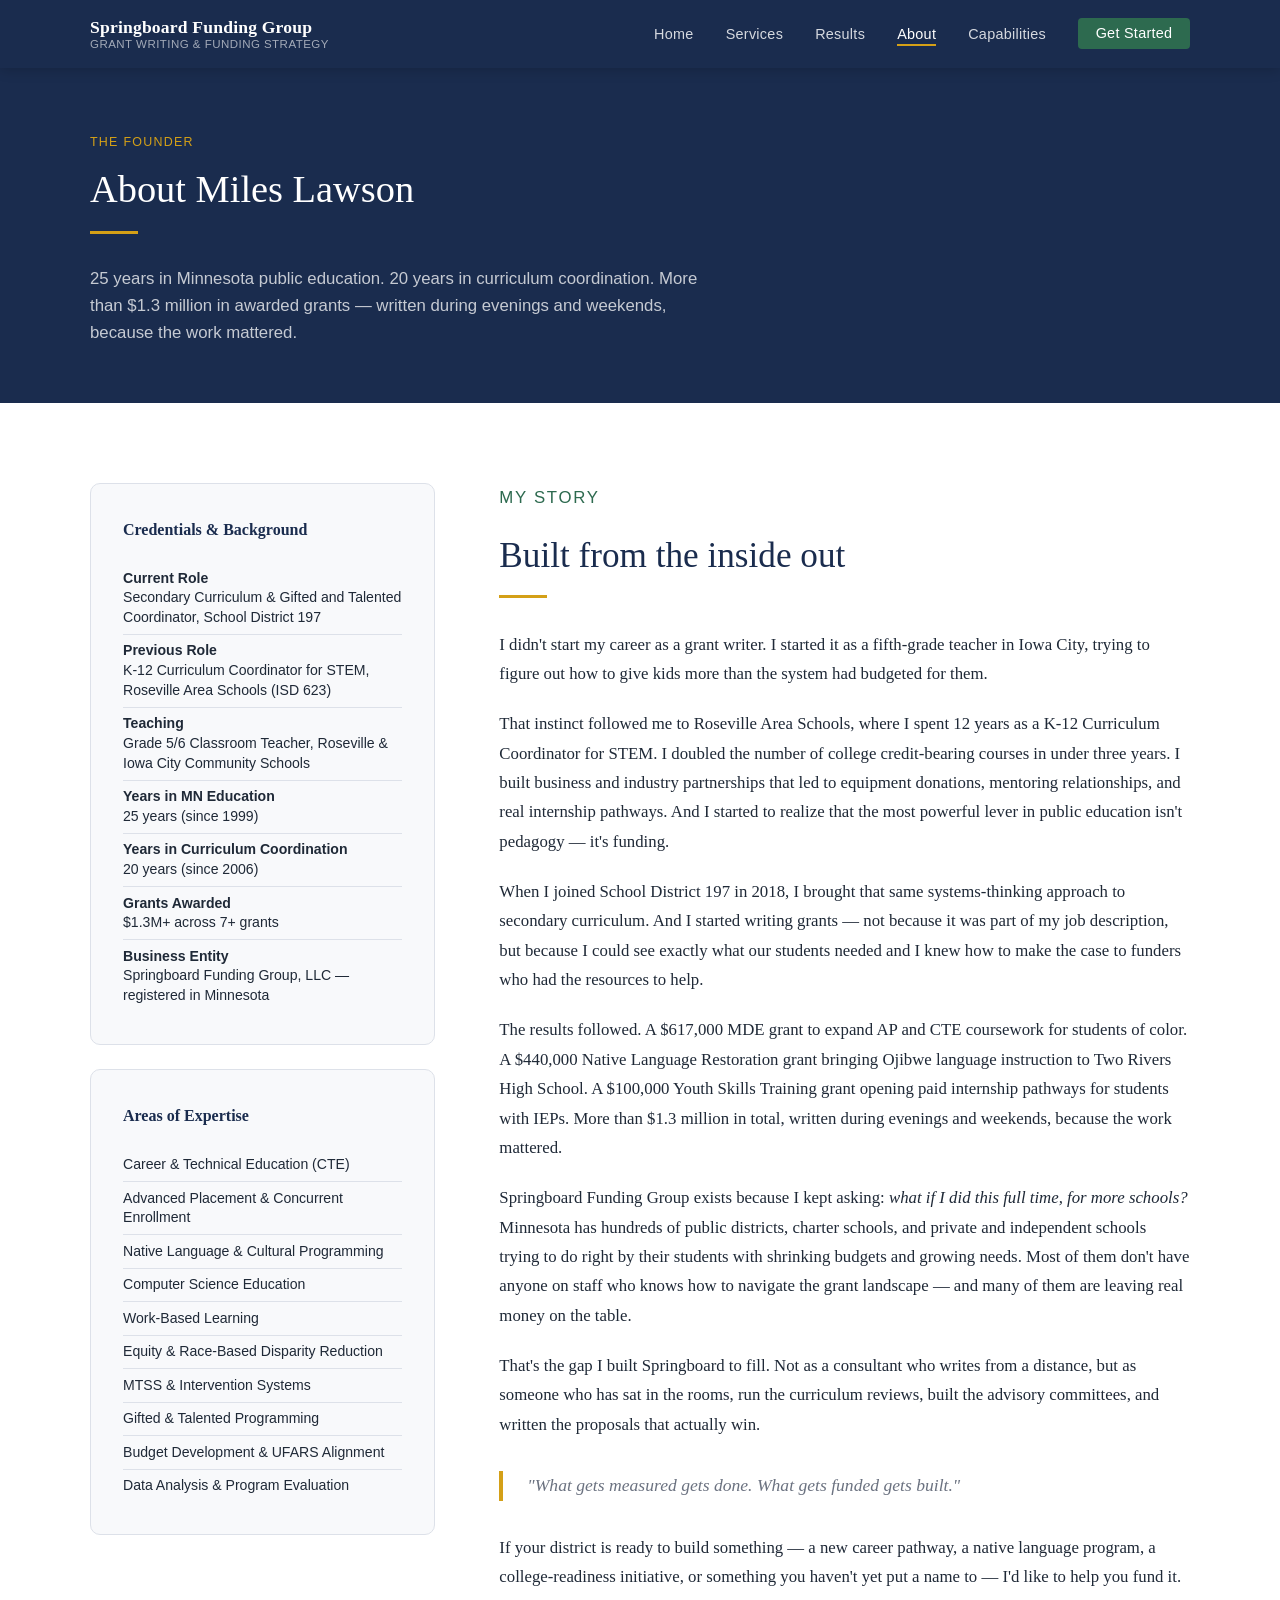
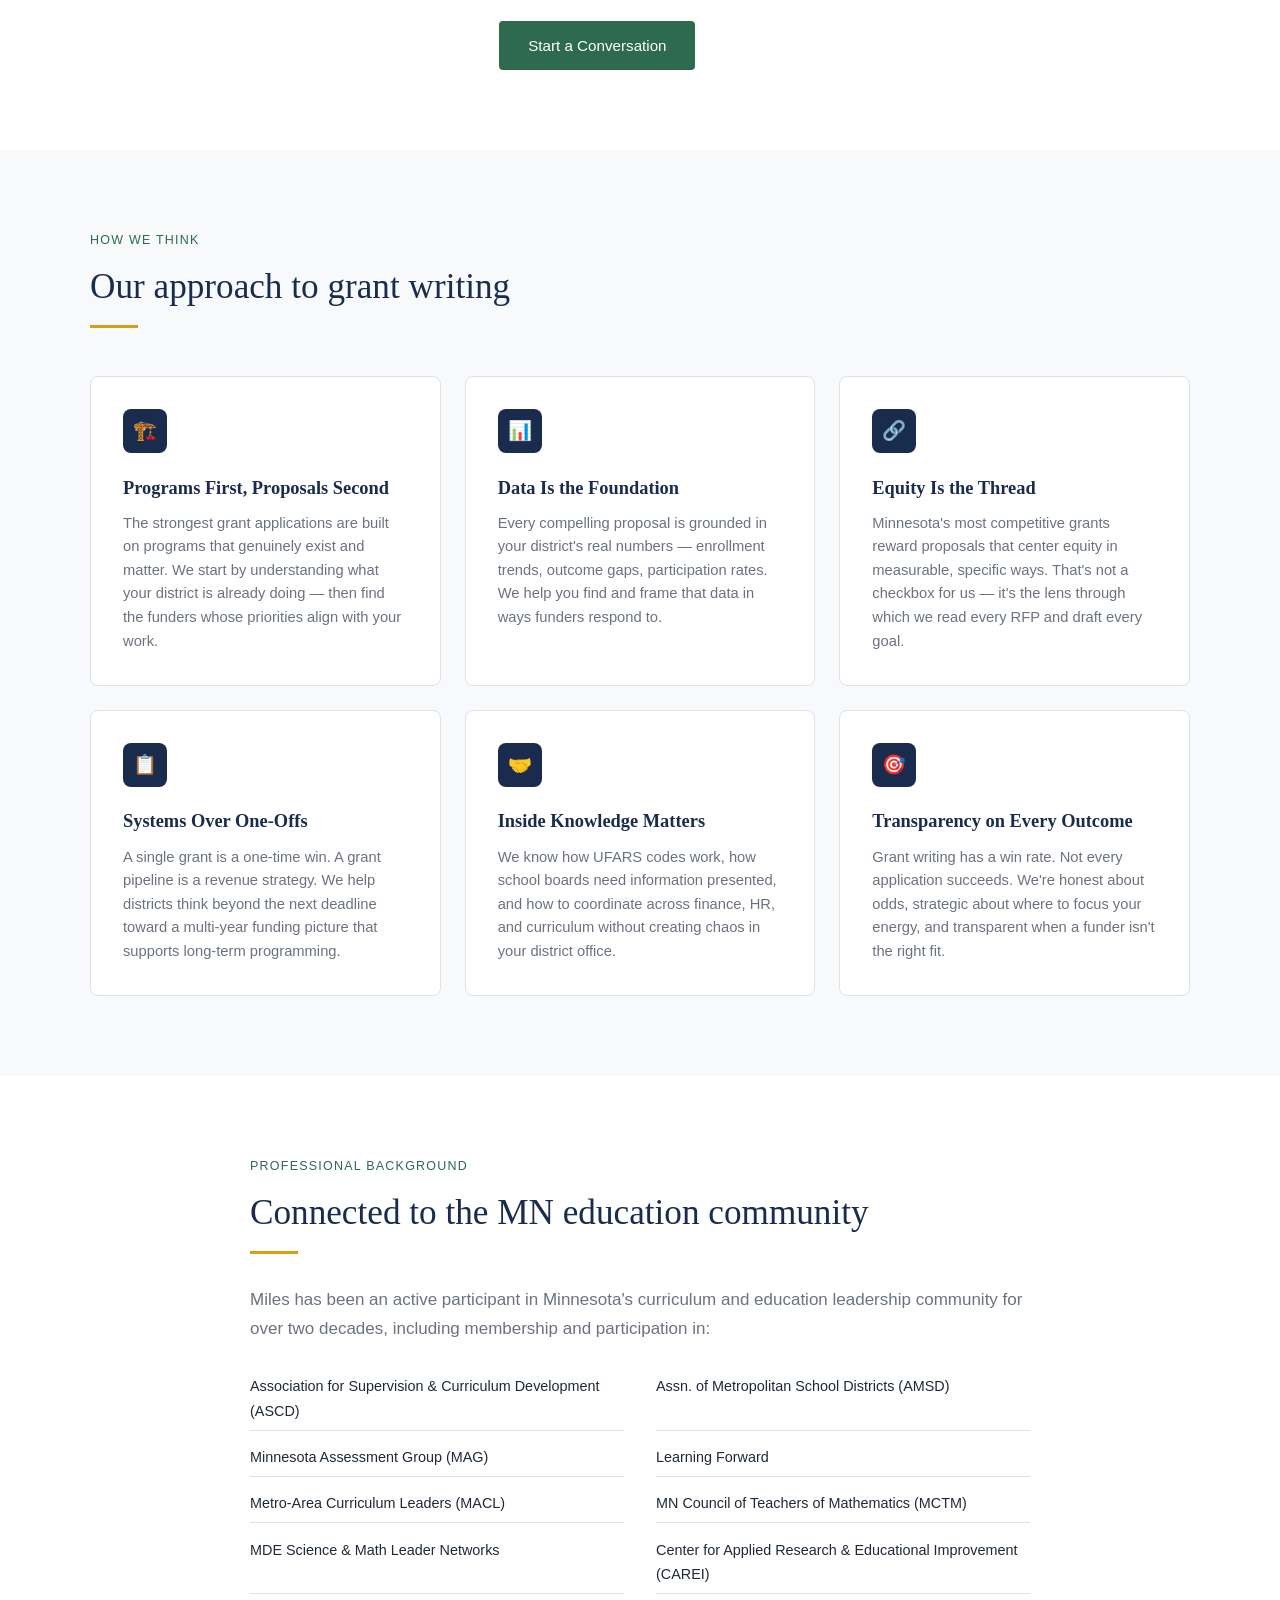
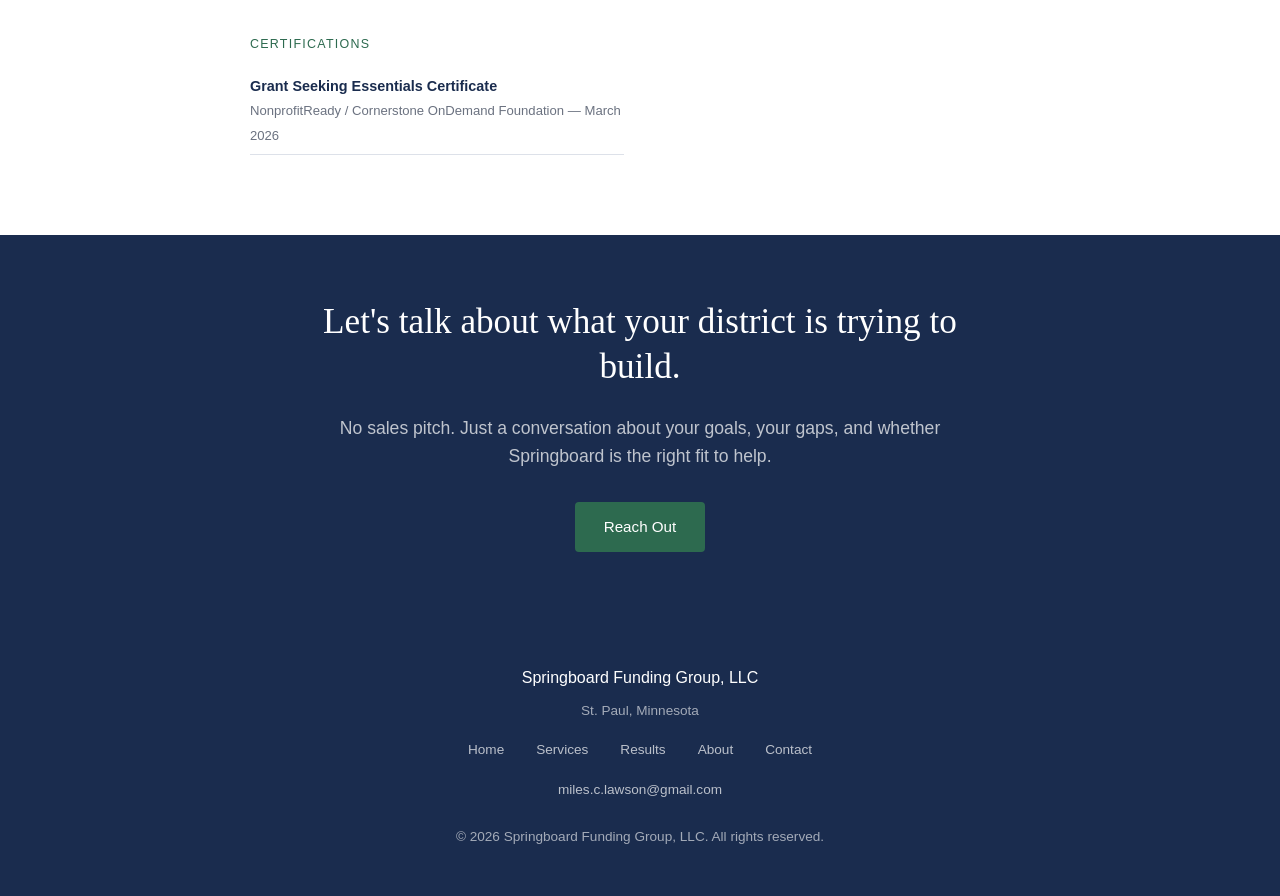
==== commit 5160a743: "Add Grant Seeking Essentials Certificate to About and Capabilities pages Co-Authored-By: Claude Sonn" ====
--- a/about.html
+++ b/about.html
@@ -5,6 +5,14 @@
   <meta name="viewport" content="width=device-width, initial-scale=1.0">
   <title>About — Springboard Funding Group</title>
   <link rel="stylesheet" href="style.css">
+  <!-- Google Analytics -->
+  <script async src="https://www.googletagmanager.com/gtag/js?id=G-CRXTPTLB4G"></script>
+  <script>
+    window.dataLayer = window.dataLayer || [];
+    function gtag(){dataLayer.push(arguments);}
+    gtag("js", new Date());
+    gtag("config", "G-CRXTPTLB4G");
+  </script>
 </head>
 <body>
 
@@ -155,6 +163,14 @@
       <div style="padding:0.4rem 0; border-bottom:1px solid var(--border);">MDE Science &amp; Math Leader Networks</div>
       <div style="padding:0.4rem 0; border-bottom:1px solid var(--border);">Center for Applied Research &amp; Educational Improvement (CAREI)</div>
     </div>
+
+    <p class="section-label" style="margin-top:2.5rem;">Certifications</p>
+    <div style="display:grid; grid-template-columns:1fr 1fr; gap:0.5rem 2rem; font-family:Arial,sans-serif; font-size:0.9rem; color:var(--text);">
+      <div style="padding:0.4rem 0; border-bottom:1px solid var(--border);">
+        <strong style="color:var(--navy);">Grant Seeking Essentials Certificate</strong><br>
+        <span style="color:var(--gray); font-size:0.82rem;">NonprofitReady / Cornerstone OnDemand Foundation — March 2026</span>
+      </div>
+    </div>
   </div>
 </section>
 
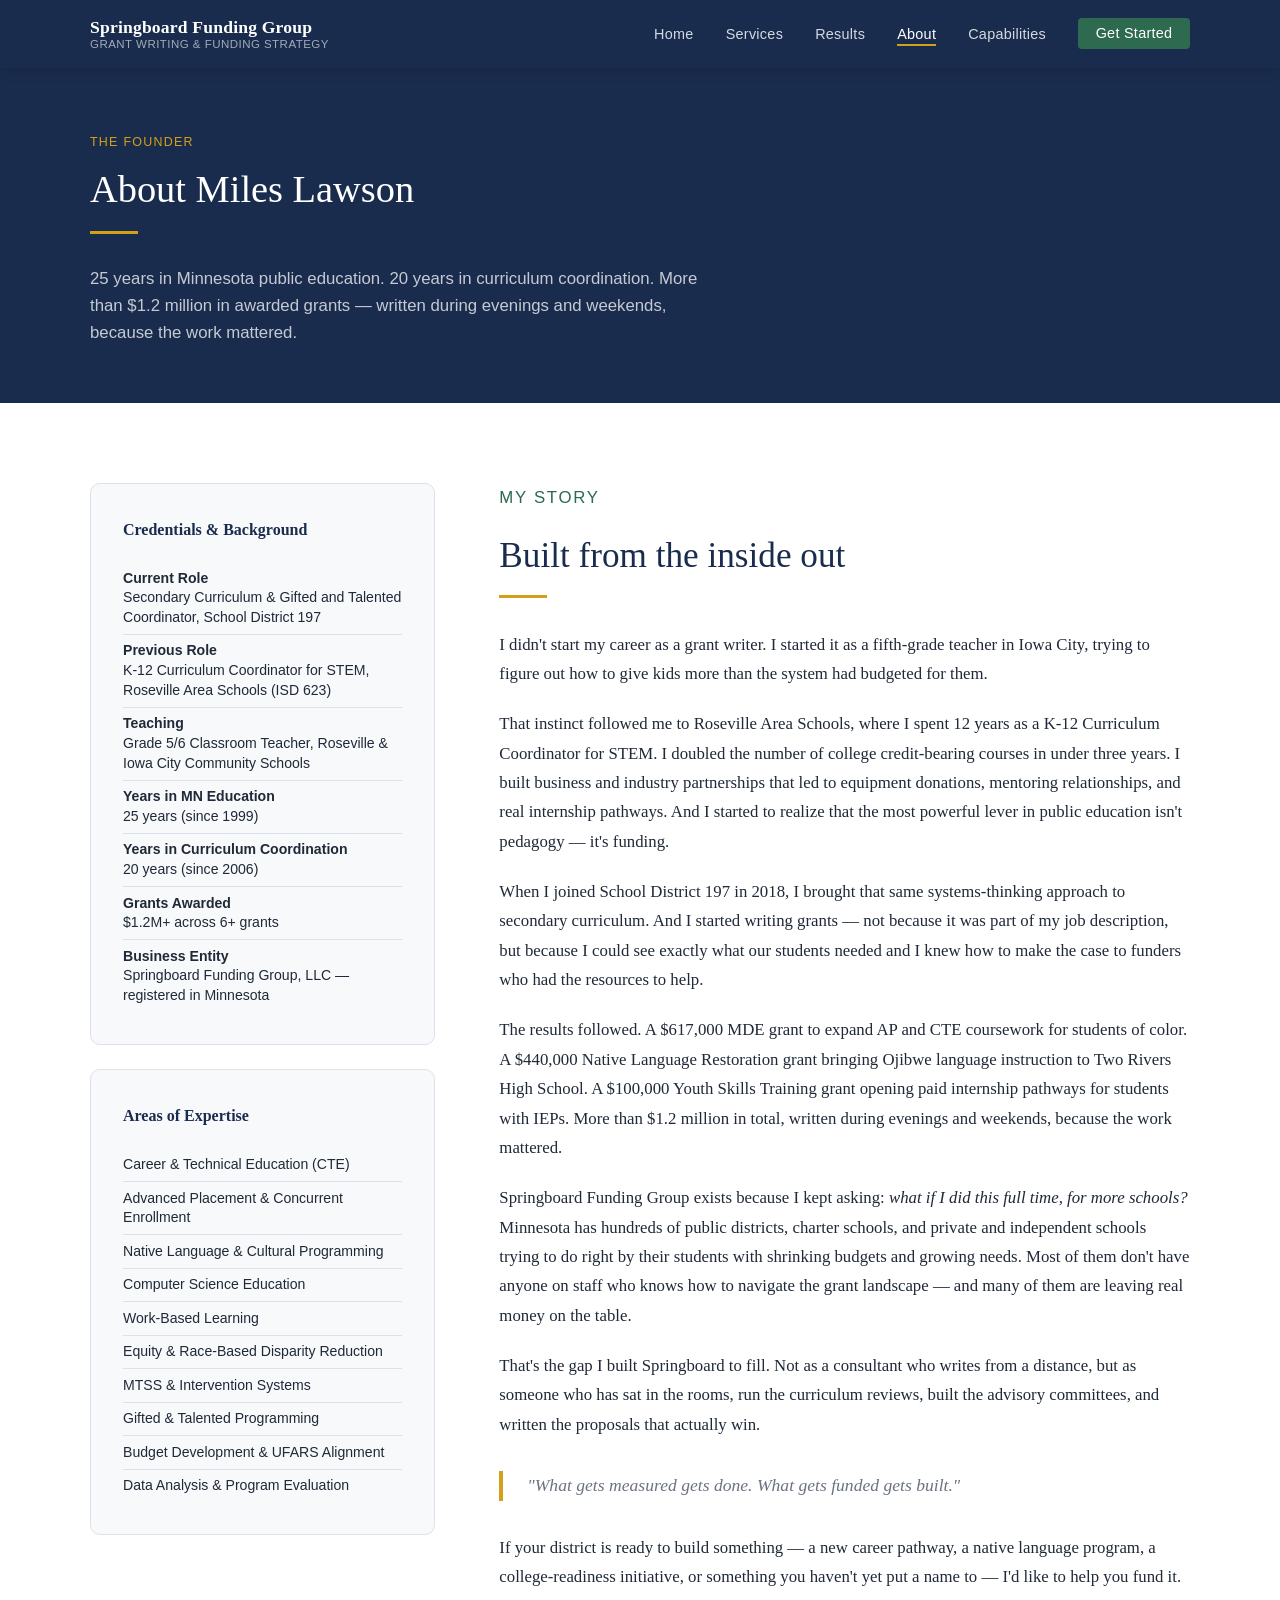
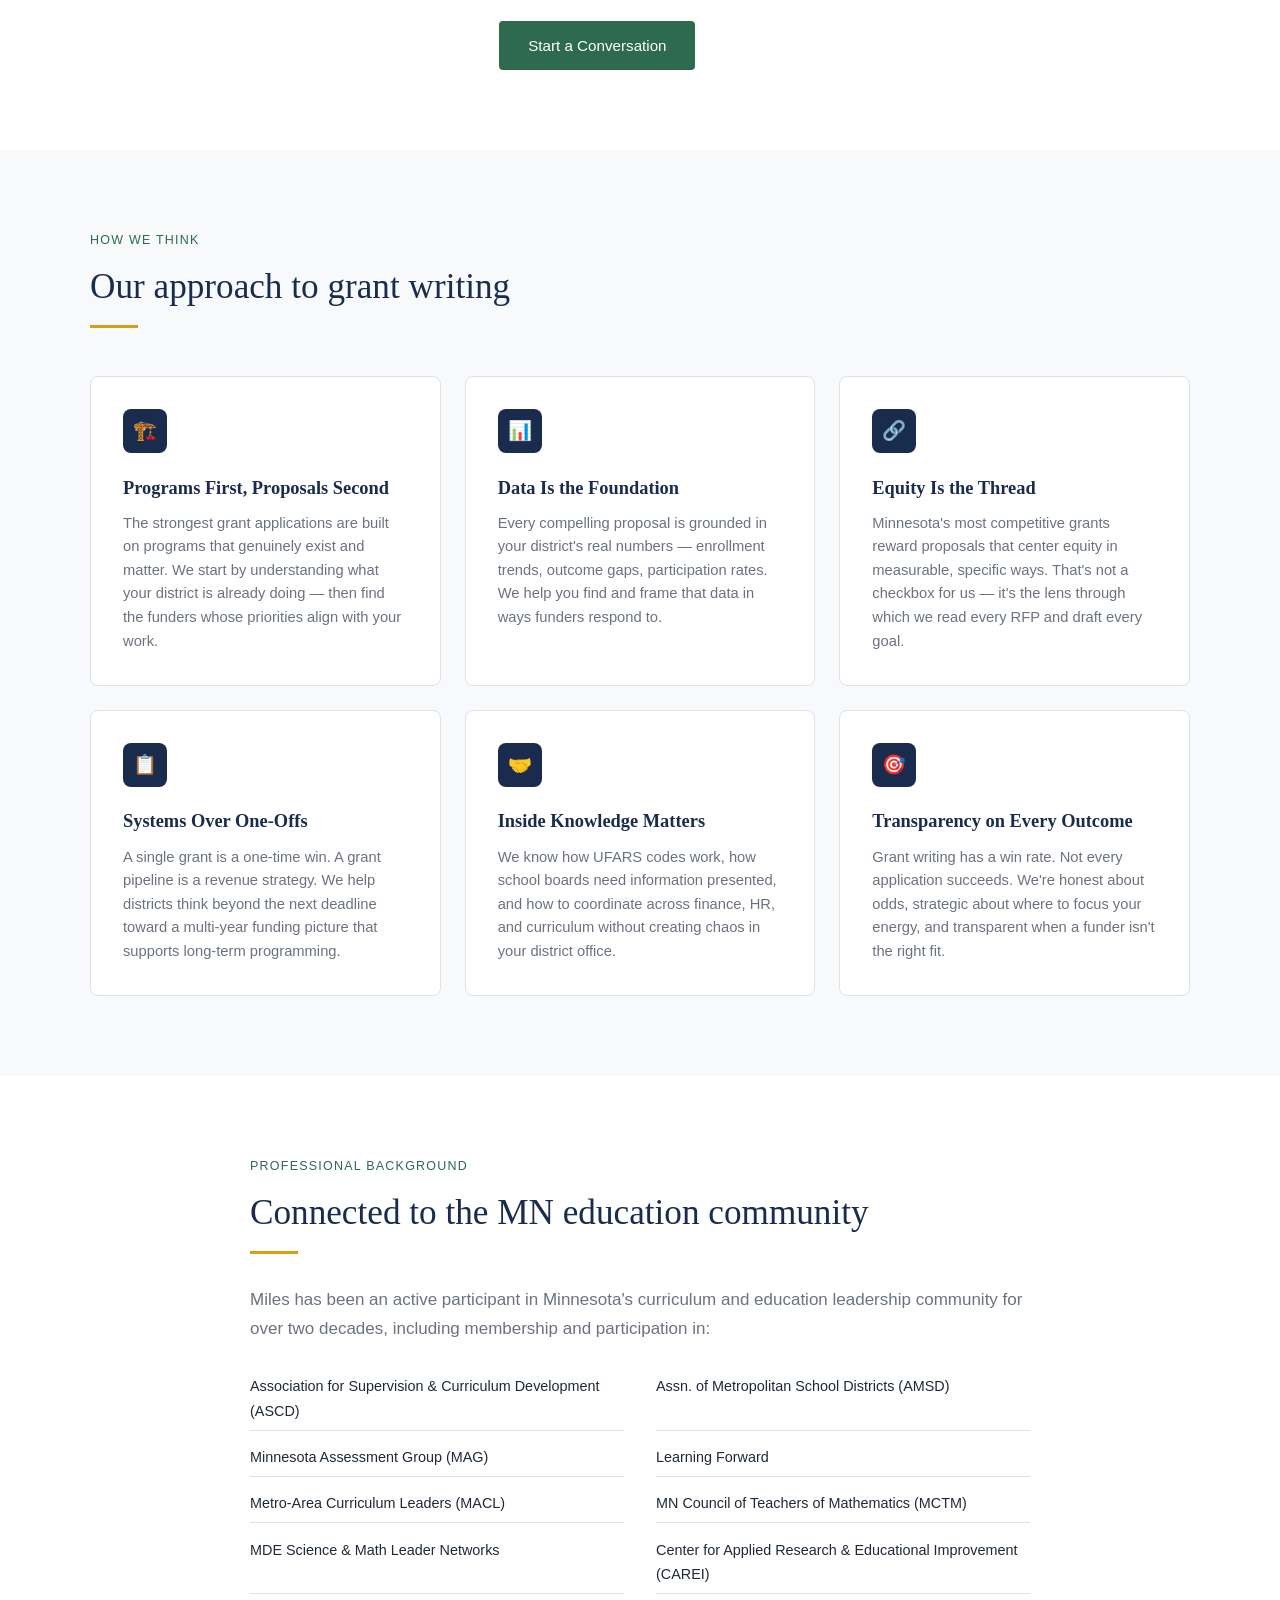
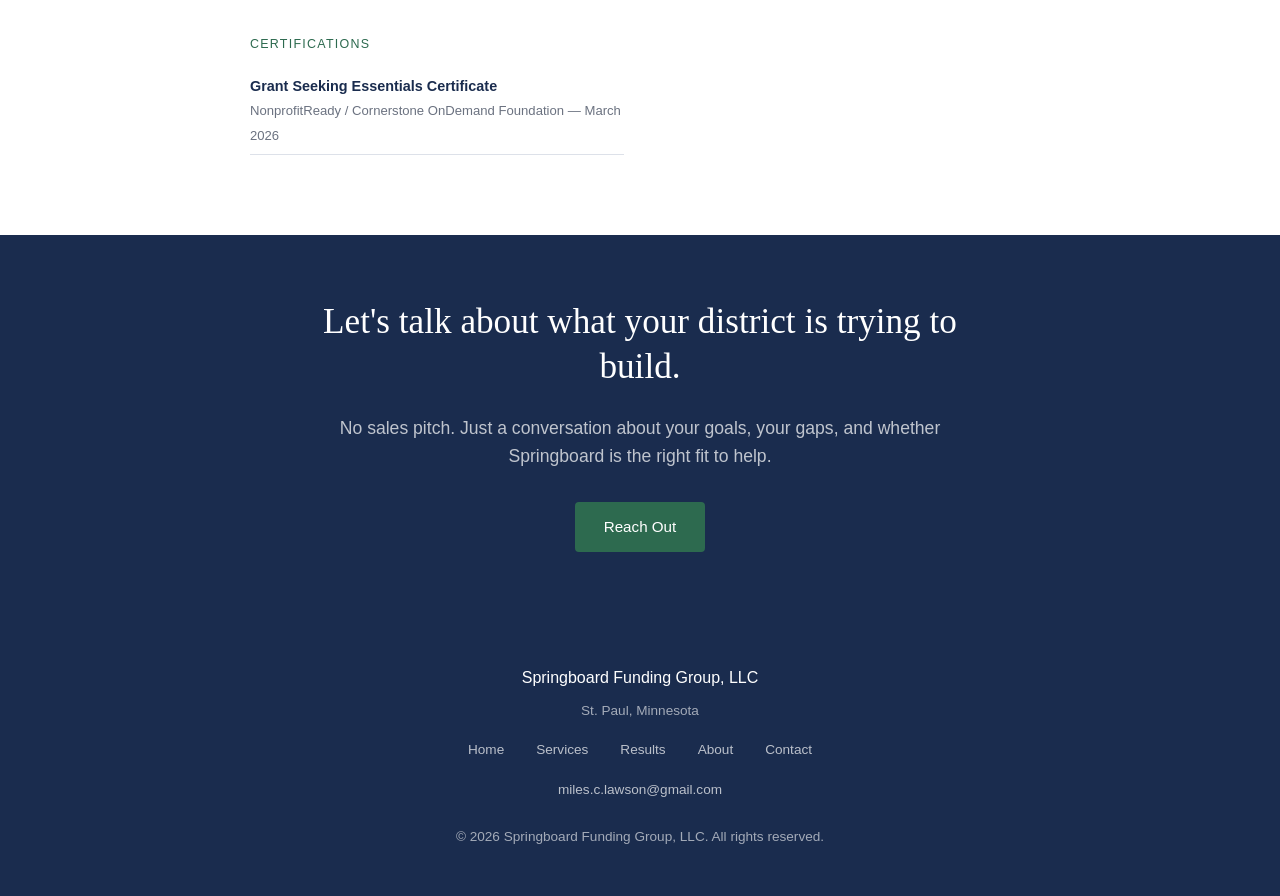
==== commit f9c56a8a: "Remove Advancing Computer Science and EdSafe AI grants from site - Removed Advancing Computer Scienc" ====
--- a/about.html
+++ b/about.html
@@ -39,7 +39,7 @@
     <p class="section-label" style="color:var(--gold);">The Founder</p>
     <h2 style="color:var(--white); font-size:2.4rem;">About Miles Lawson</h2>
     <div class="divider"></div>
-    <p style="color:rgba(255,255,255,0.75); font-family:Arial,sans-serif; font-size:1.05rem; max-width:620px; line-height:1.6;">25 years in Minnesota public education. 20 years in curriculum coordination. More than $1.3 million in awarded grants — written during evenings and weekends, because the work mattered.</p>
+    <p style="color:rgba(255,255,255,0.75); font-family:Arial,sans-serif; font-size:1.05rem; max-width:620px; line-height:1.6;">25 years in Minnesota public education. 20 years in curriculum coordination. More than $1.2 million in awarded grants — written during evenings and weekends, because the work mattered.</p>
   </div>
 </section>
 
@@ -56,7 +56,7 @@
             <li><strong>Teaching</strong><br>Grade 5/6 Classroom Teacher, Roseville &amp; Iowa City Community Schools</li>
             <li><strong>Years in MN Education</strong><br>25 years (since 1999)</li>
             <li><strong>Years in Curriculum Coordination</strong><br>20 years (since 2006)</li>
-            <li><strong>Grants Awarded</strong><br>$1.3M+ across 7+ grants</li>
+            <li><strong>Grants Awarded</strong><br>$1.2M+ across 6+ grants</li>
             <li><strong>Business Entity</strong><br>Springboard Funding Group, LLC — registered in Minnesota</li>
           </ul>
         </div>
@@ -89,7 +89,7 @@
 
         <p>When I joined School District 197 in 2018, I brought that same systems-thinking approach to secondary curriculum. And I started writing grants — not because it was part of my job description, but because I could see exactly what our students needed and I knew how to make the case to funders who had the resources to help.</p>
 
-        <p>The results followed. A $617,000 MDE grant to expand AP and CTE coursework for students of color. A $440,000 Native Language Restoration grant bringing Ojibwe language instruction to Two Rivers High School. A $100,000 Youth Skills Training grant opening paid internship pathways for students with IEPs. More than $1.3 million in total, written during evenings and weekends, because the work mattered.</p>
+        <p>The results followed. A $617,000 MDE grant to expand AP and CTE coursework for students of color. A $440,000 Native Language Restoration grant bringing Ojibwe language instruction to Two Rivers High School. A $100,000 Youth Skills Training grant opening paid internship pathways for students with IEPs. More than $1.2 million in total, written during evenings and weekends, because the work mattered.</p>
 
         <p>Springboard Funding Group exists because I kept asking: <em>what if I did this full time, for more schools?</em> Minnesota has hundreds of public districts, charter schools, and private and independent schools trying to do right by their students with shrinking budgets and growing needs. Most of them don't have anyone on staff who knows how to navigate the grant landscape — and many of them are leaving real money on the table.</p>
 
